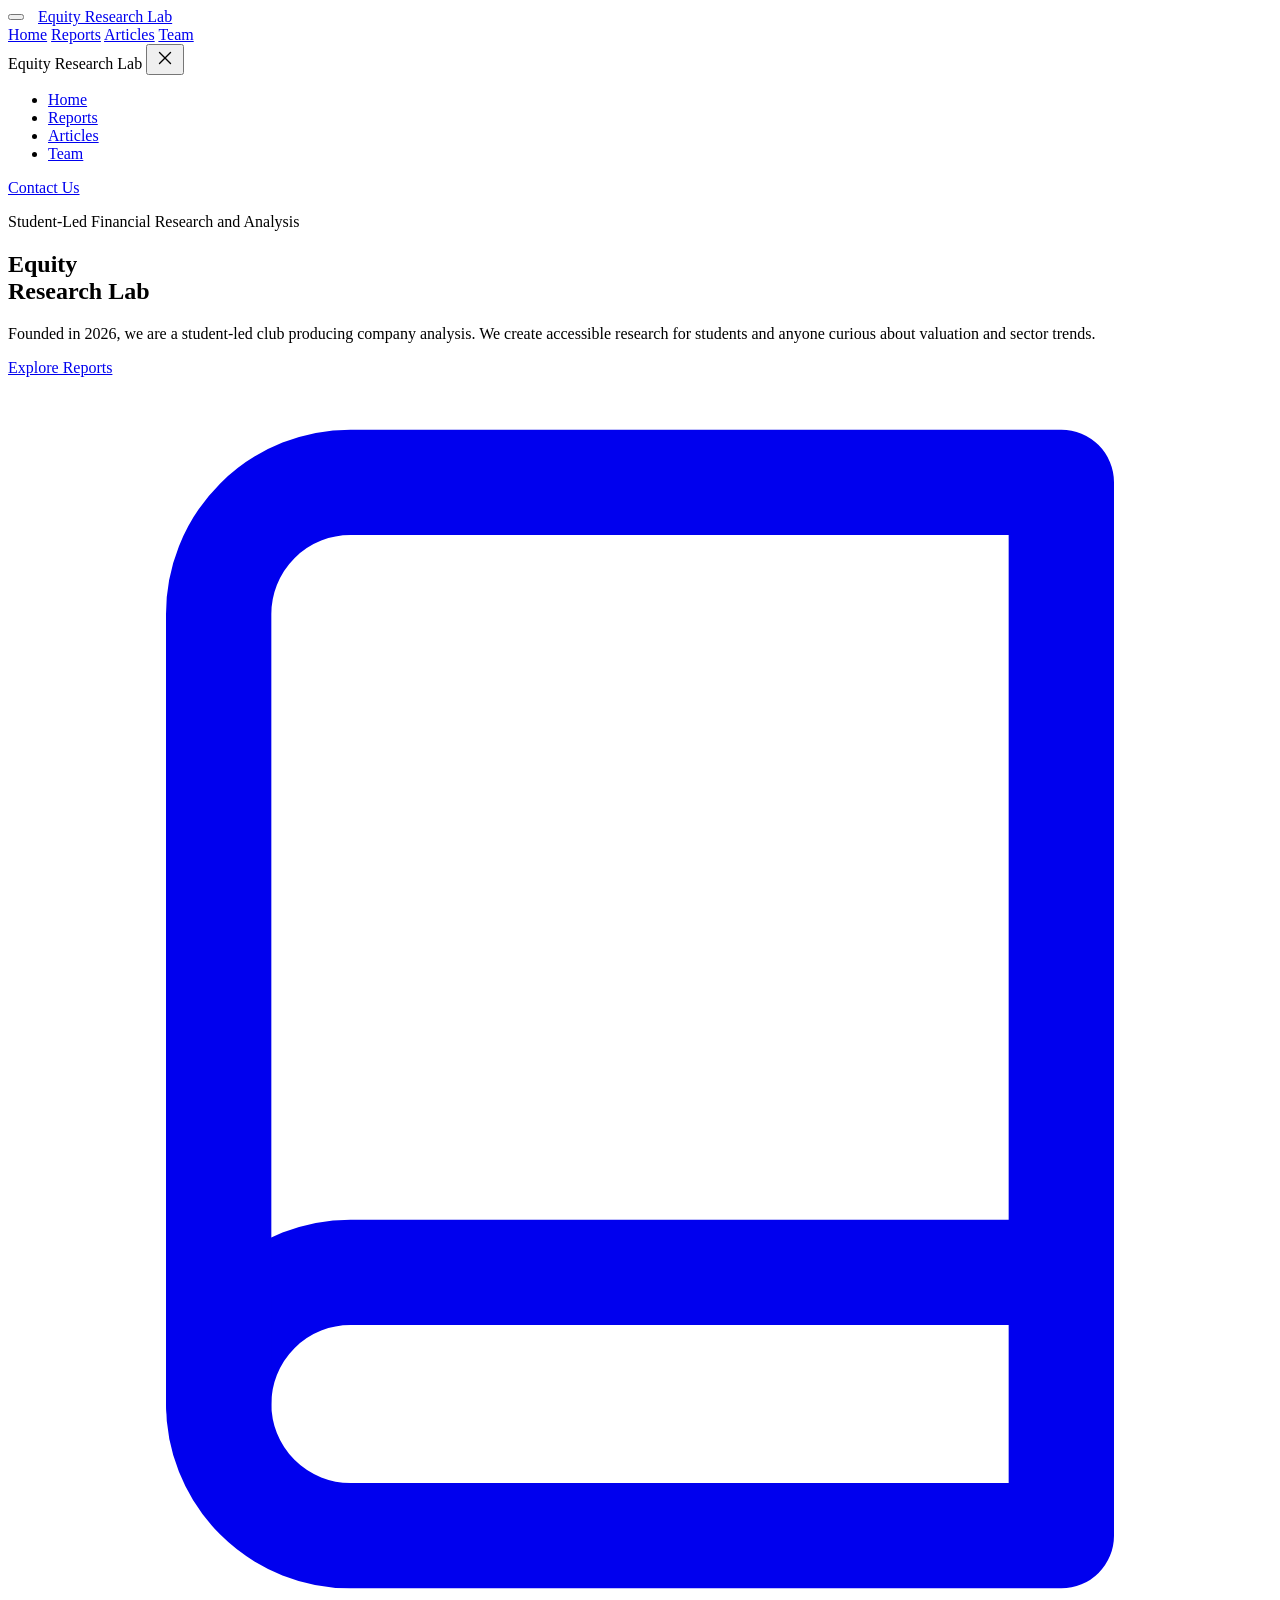
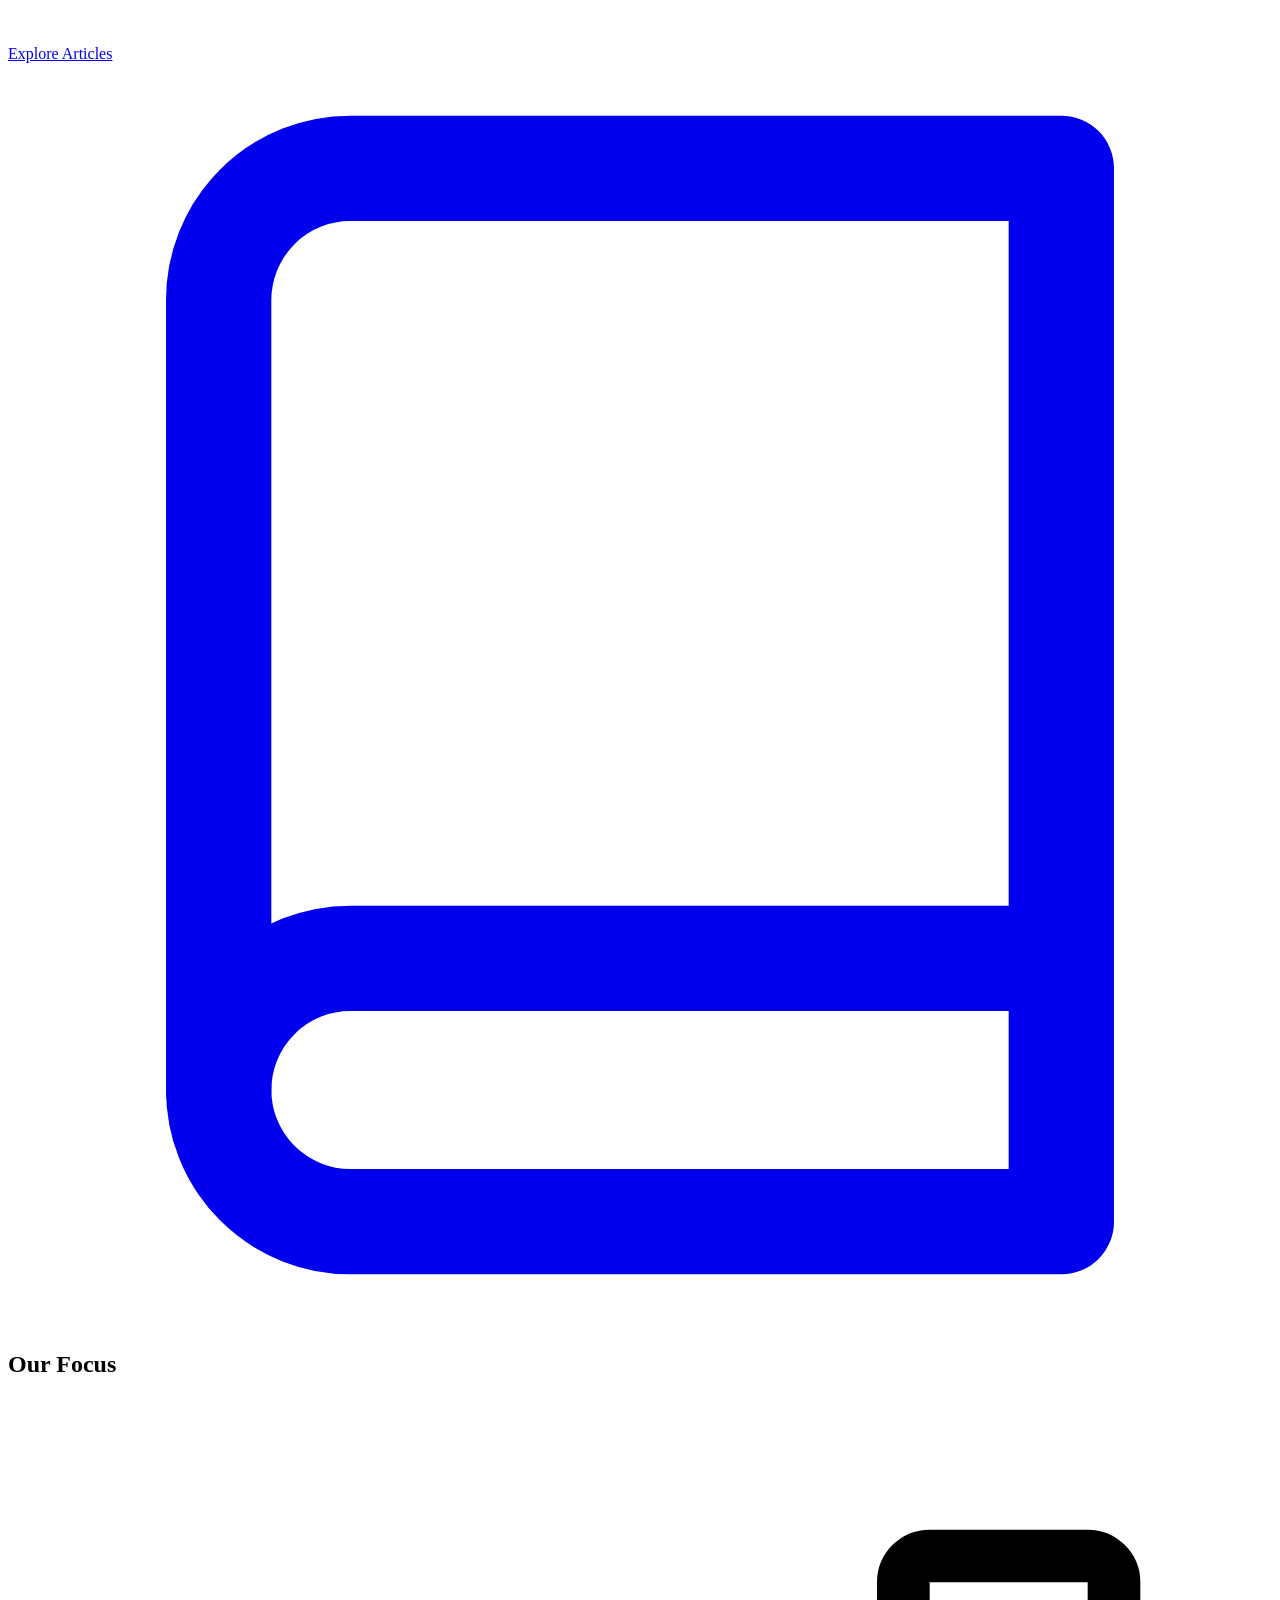
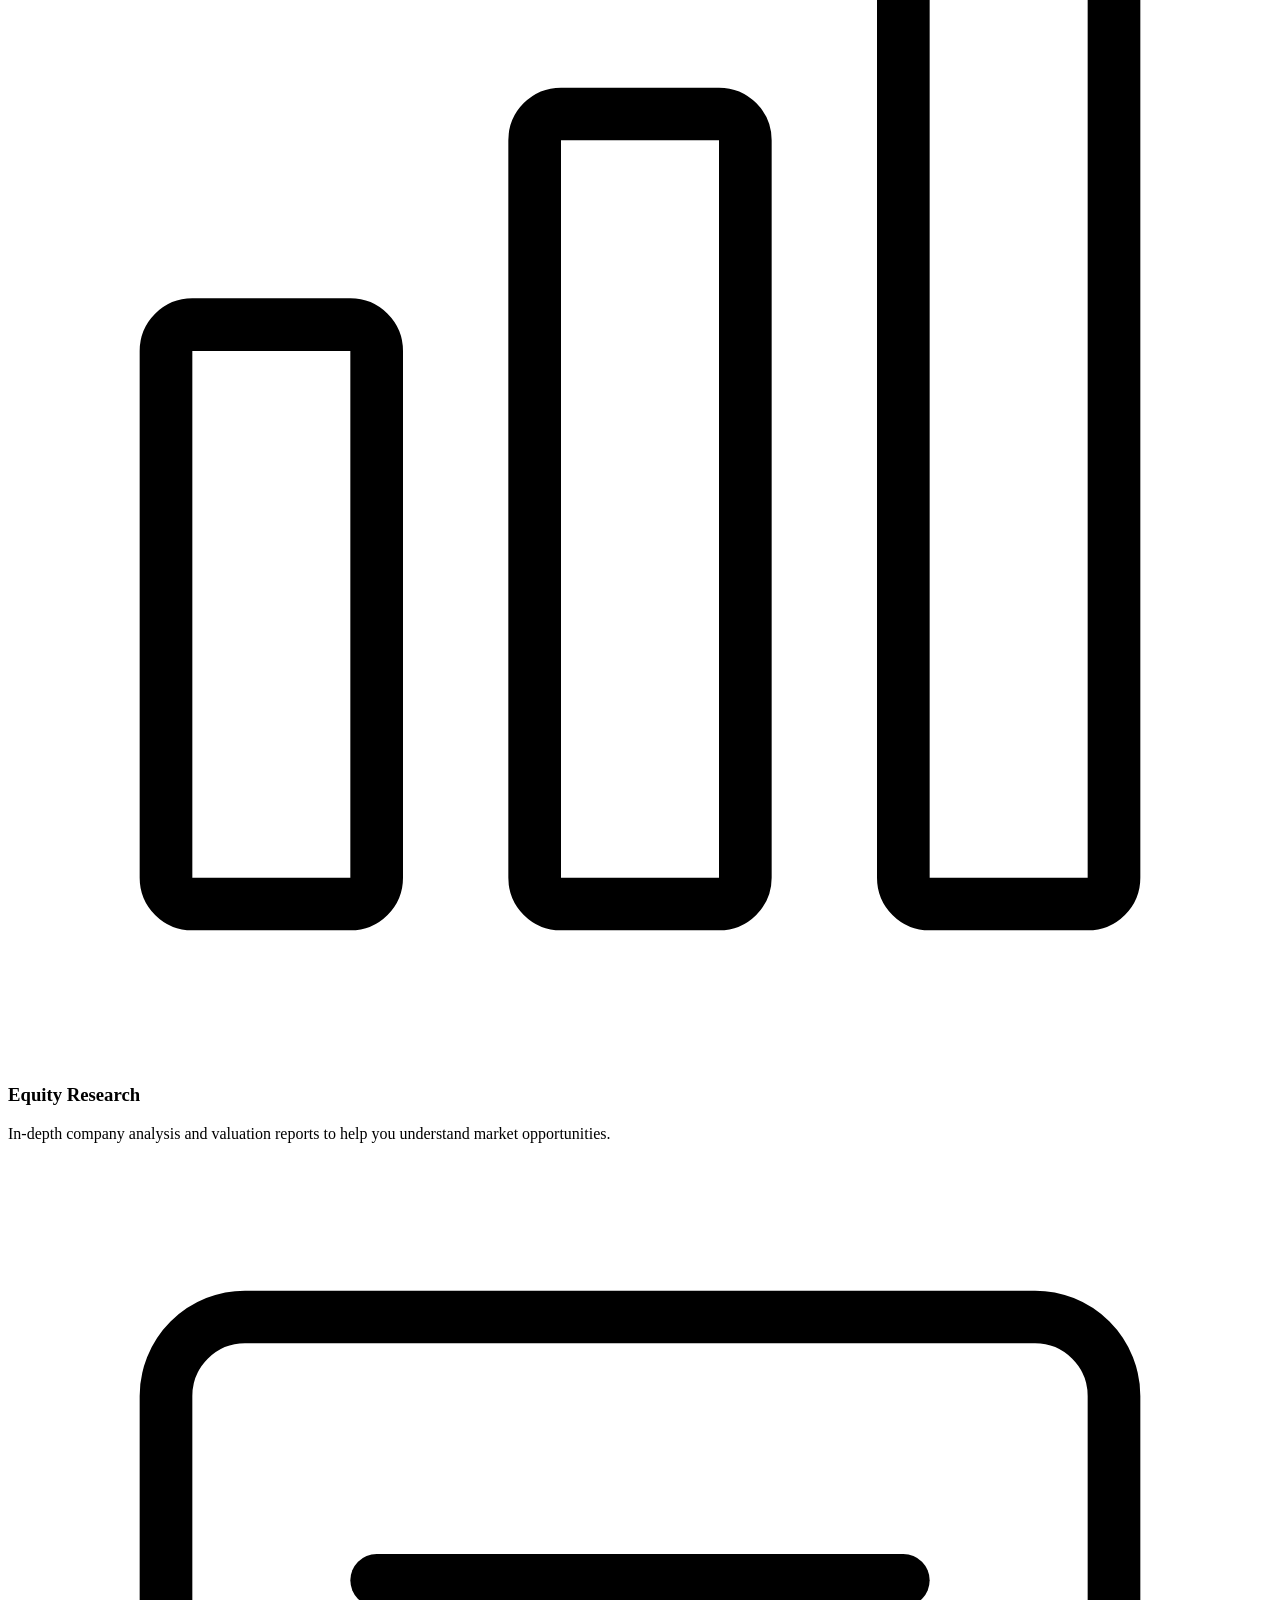
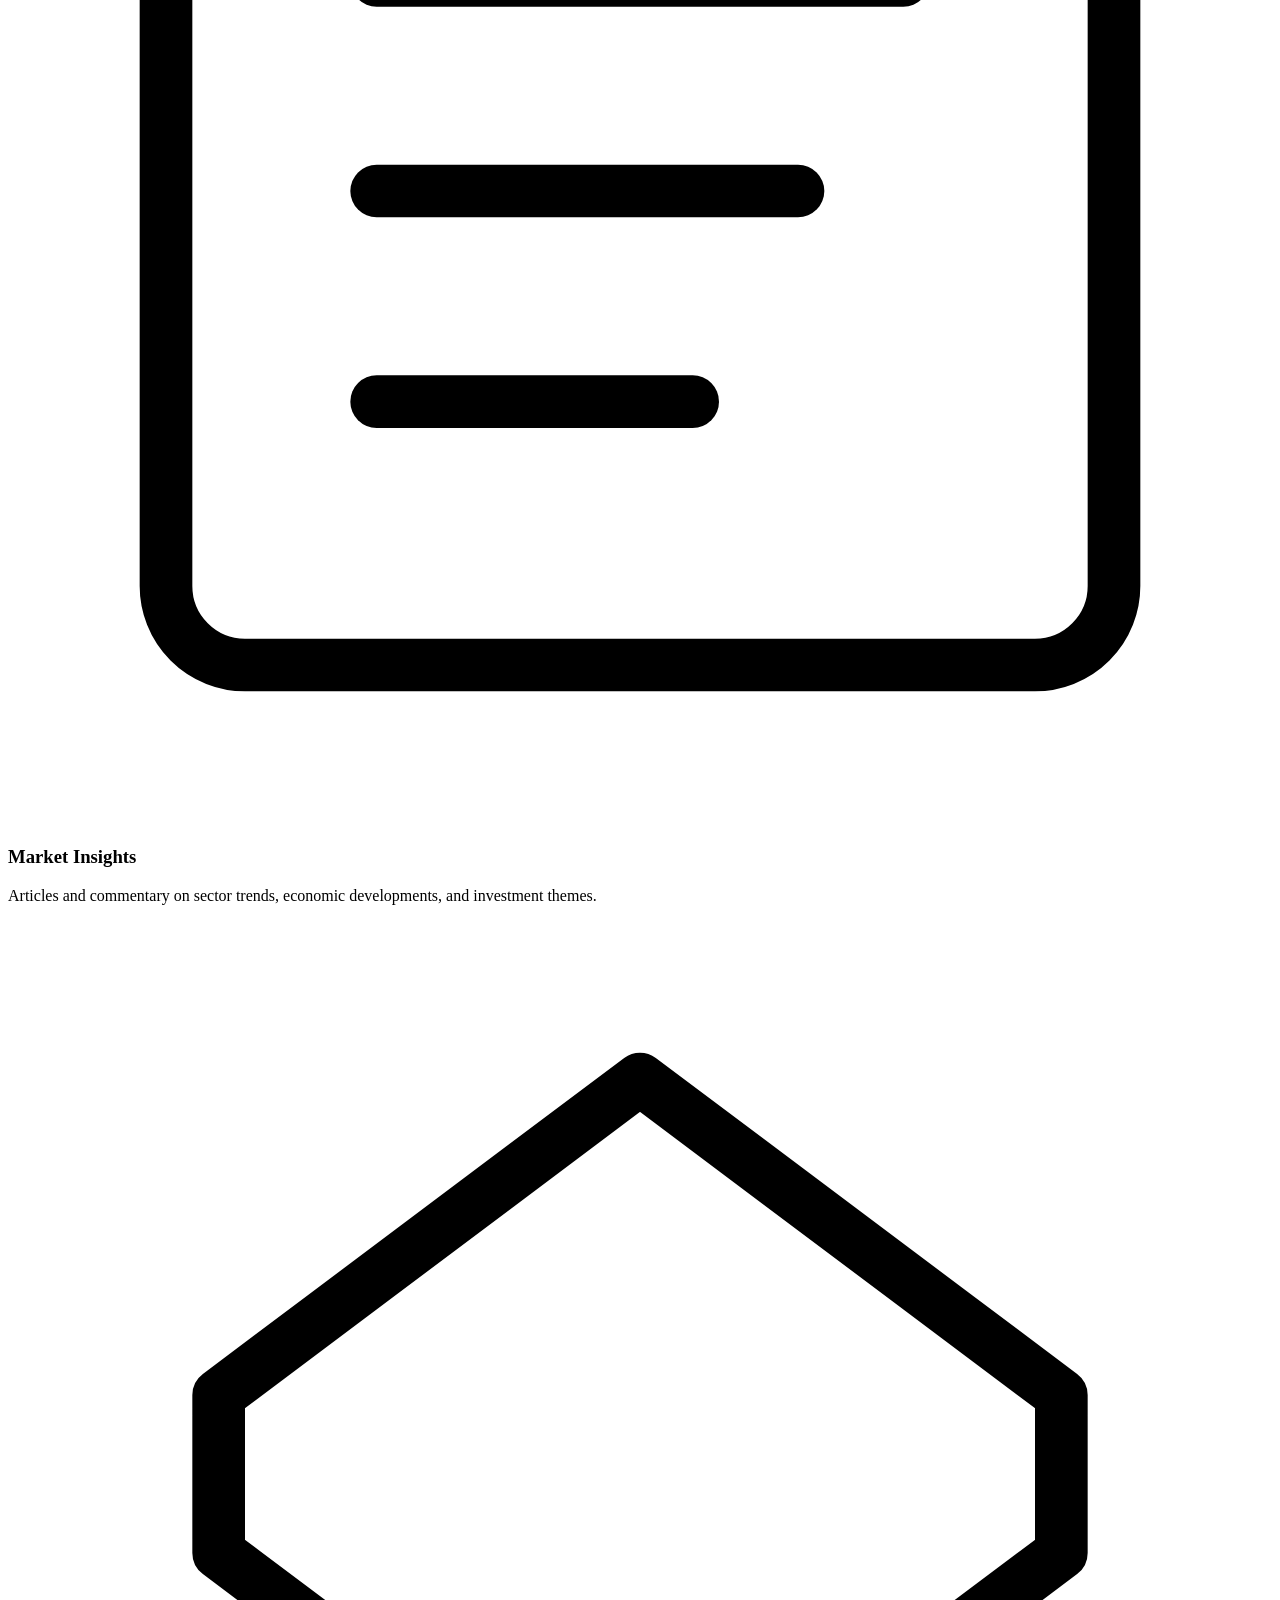
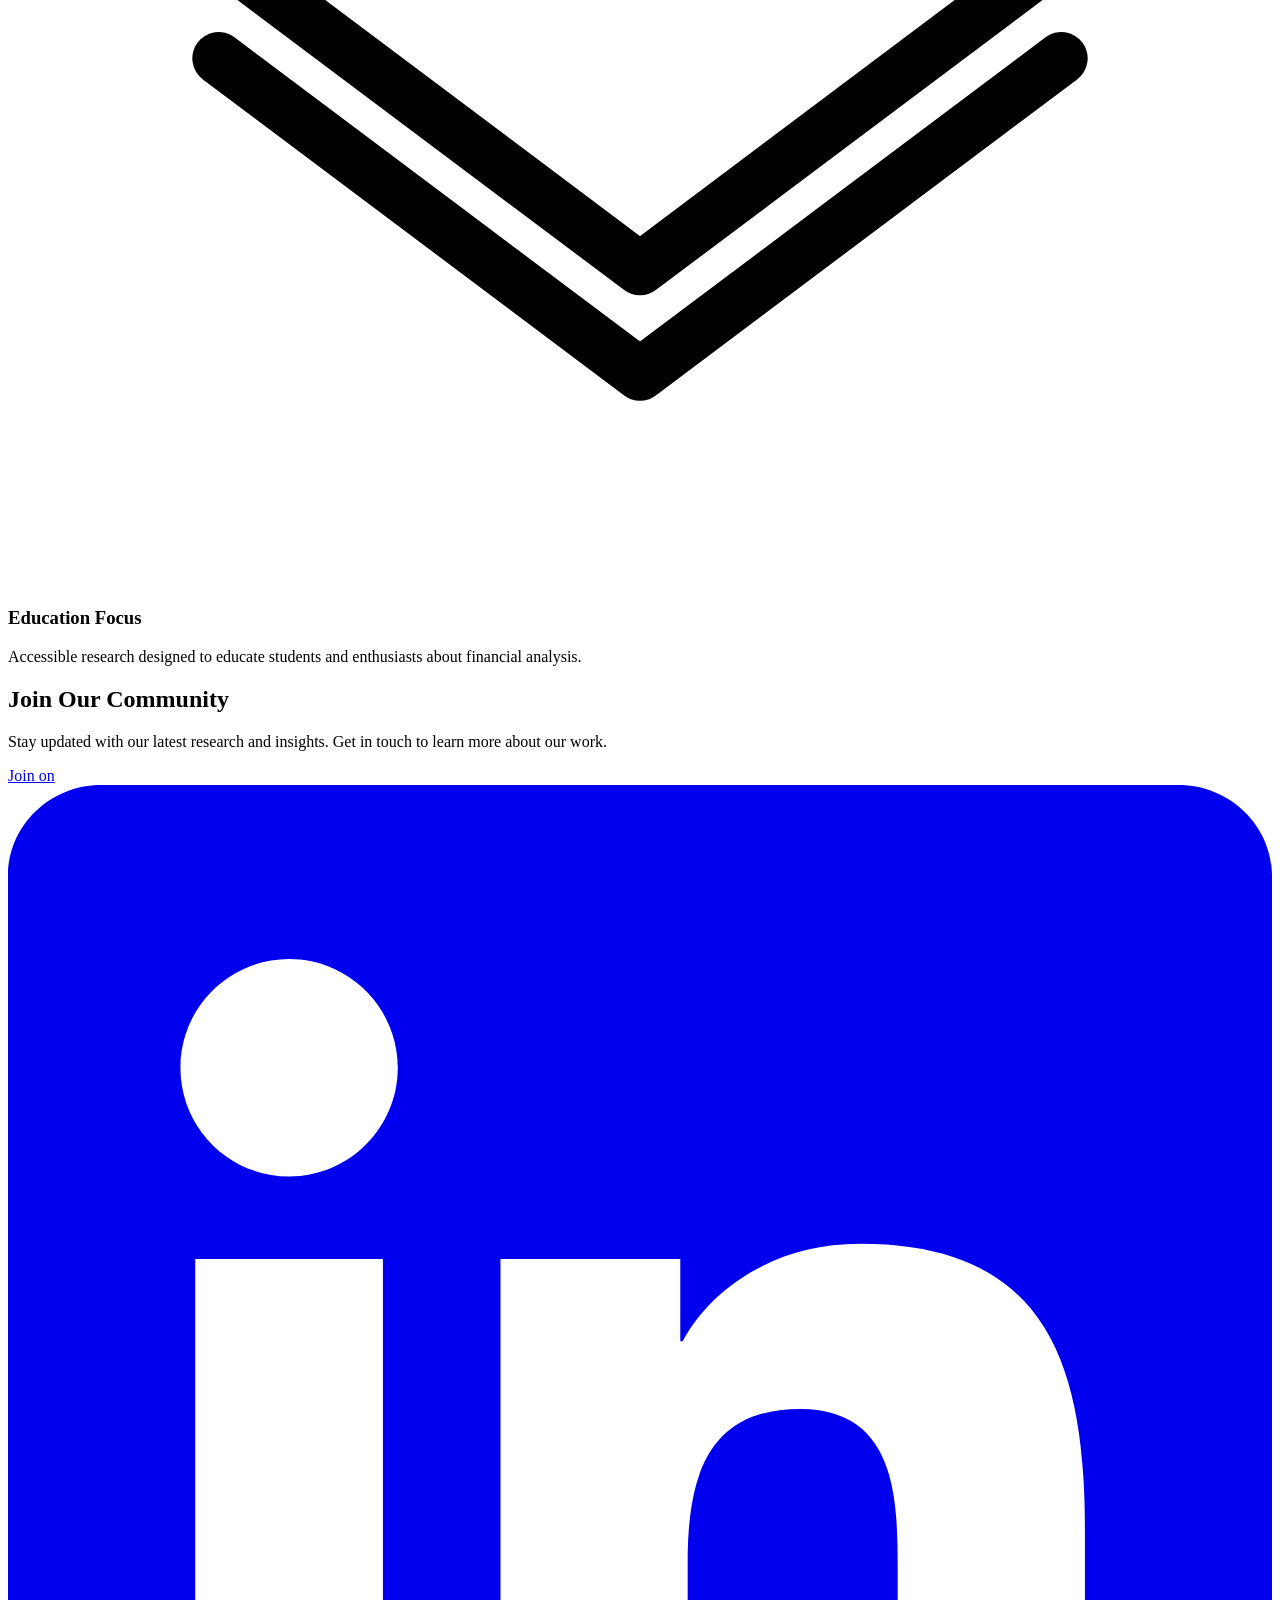
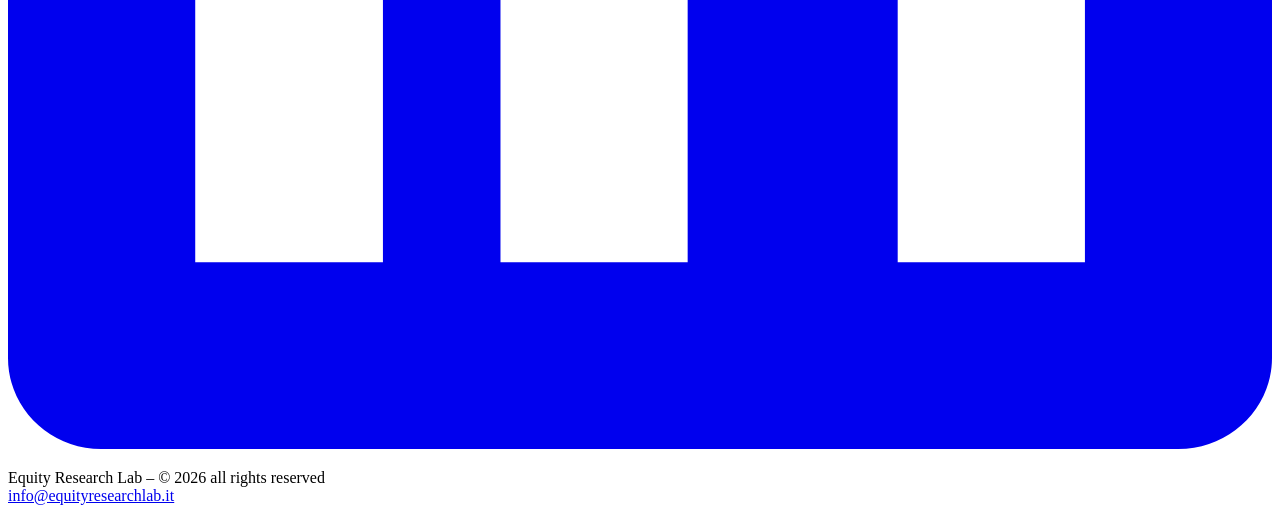
==== index.html @ d7467be9 "Create index.html" ====
<!DOCTYPE html>
<html lang="en">
<head>
  <meta charset="UTF-8">
  <meta name="viewport" content="width=device-width, initial-scale=1.0, viewport-fit=cover">
  <title>Equity Research Lab – A student-led club producing company analysis.</title>
  <meta name="description" content="Founded in 2026, we are a student-led club producing company analysis. We create accessible research for students and anyone curious about valuation and sector trends.">
  <link rel="preconnect" href="https://fonts.googleapis.com">
  <link rel="preconnect" href="https://fonts.gstatic.com" crossorigin>
  <link href="https://fonts.googleapis.com/css2?family=Playfair+Display:ital,wght@0,400;0,600;0,700;1,400;1,600;1,700&display=swap" rel="stylesheet">
  <link rel="stylesheet" href="assets/css/style.css">
</head>
<body>

  <header class="erl-header">
    <div class="erl-header__inner">
      <div style="display:flex;align-items:center;gap:14px;">
        <button class="erl-hamburger" id="erlMenuToggle" aria-label="Open navigation menu" aria-expanded="false" aria-controls="erlPanel">
          <span class="erl-hamburger__line"></span>
          <span class="erl-hamburger__line"></span>
          <span class="erl-hamburger__line"></span>
        </button>
        <a href="index.html" class="erl-header__brand">Equity Research Lab</a>
      </div>
      <nav class="erl-header__nav">
        <a href="index.html" class="is-active">Home</a>
        <a href="reports.html">Reports</a>
        <a href="articles.html">Articles</a>
        <a href="team.html">Team</a>
      </nav>
    </div>
  </header>

  <div class="erl-backdrop" id="erlBackdrop"></div>

  <nav class="erl-panel" id="erlPanel" role="navigation" aria-label="Main navigation" aria-hidden="true">
    <div class="erl-panel__header">
      <span class="erl-panel__logo">Equity Research Lab</span>
      <button class="erl-panel__close" id="erlMenuClose" aria-label="Close menu">
        <svg width="22" height="22" viewBox="0 0 24 24" fill="none" stroke="currentColor" stroke-width="1.5" stroke-linecap="round"><line x1="6" y1="6" x2="18" y2="18"/><line x1="18" y1="6" x2="6" y2="18"/></svg>
      </button>
    </div>
    <ul class="erl-panel__list">
      <li class="erl-panel__item"><a href="index.html" class="erl-panel__link">Home</a></li>
      <li class="erl-panel__item"><a href="reports.html" class="erl-panel__link">Reports</a></li>
      <li class="erl-panel__item"><a href="articles.html" class="erl-panel__link">Articles</a></li>
      <li class="erl-panel__item"><a href="team.html" class="erl-panel__link">Team</a></li>
    </ul>
    <div class="erl-panel__footer">
      <a href="team.html" class="erl-panel__cta">Contact Us</a>
    </div>
  </nav>

  <section class="erl-hero">
    <div class="erl-hero__content">
      <p class="erl-hero__subtitle">Student-Led Financial Research and Analysis</p>
      <h1 class="erl-hero__title">Equity<br>Research Lab</h1>
      <p class="erl-hero__desc">Founded in 2026, we are a student-led club producing company analysis. We create accessible research for students and anyone curious about valuation and sector trends.</p>
      <div class="erl-hero__actions">
        <a href="reports.html" class="erl-btn erl-btn--primary">Explore Reports <svg class="erl-btn__icon" viewBox="0 0 24 24" fill="none" stroke="currentColor" stroke-width="2" stroke-linecap="round" stroke-linejoin="round"><path d="M4 19.5A2.5 2.5 0 0 1 6.5 17H20"/><path d="M6.5 2H20v20H6.5A2.5 2.5 0 0 1 4 19.5v-15A2.5 2.5 0 0 1 6.5 2z"/></svg></a>
        <a href="articles.html" class="erl-btn erl-btn--primary">Explore Articles <svg class="erl-btn__icon" viewBox="0 0 24 24" fill="none" stroke="currentColor" stroke-width="2" stroke-linecap="round" stroke-linejoin="round"><path d="M4 19.5A2.5 2.5 0 0 1 6.5 17H20"/><path d="M6.5 2H20v20H6.5A2.5 2.5 0 0 1 4 19.5v-15A2.5 2.5 0 0 1 6.5 2z"/></svg></a>
      </div>
    </div>
  </section>

  <section class="erl-section">
    <div class="erl-container">
      <h2 class="erl-section__title erl-reveal">Our Focus</h2>
      <div class="erl-focus-grid">
        <div class="erl-focus-card erl-reveal erl-reveal--delay-1">
          <svg class="erl-focus-card__icon" viewBox="0 0 48 48" fill="none" stroke="currentColor" stroke-width="2" stroke-linecap="round" stroke-linejoin="round"><rect x="6" y="20" width="8" height="22" rx="1"/><rect x="20" y="12" width="8" height="30" rx="1"/><rect x="34" y="6" width="8" height="36" rx="1"/></svg>
          <h3 class="erl-focus-card__title">Equity Research</h3>
          <p class="erl-focus-card__desc">In-depth company analysis and valuation reports to help you understand market opportunities.</p>
        </div>
        <div class="erl-focus-card erl-reveal erl-reveal--delay-2">
          <svg class="erl-focus-card__icon" viewBox="0 0 48 48" fill="none" stroke="currentColor" stroke-width="2" stroke-linecap="round" stroke-linejoin="round"><rect x="6" y="6" width="36" height="36" rx="3"/><line x1="14" y1="16" x2="34" y2="16"/><line x1="14" y1="24" x2="30" y2="24"/><line x1="14" y1="32" x2="26" y2="32"/></svg>
          <h3 class="erl-focus-card__title">Market Insights</h3>
          <p class="erl-focus-card__desc">Articles and commentary on sector trends, economic developments, and investment themes.</p>
        </div>
        <div class="erl-focus-card erl-reveal erl-reveal--delay-3">
          <svg class="erl-focus-card__icon" viewBox="0 0 48 48" fill="none" stroke="currentColor" stroke-width="2" stroke-linecap="round" stroke-linejoin="round"><path d="M24 6 L40 18 L40 24 L24 36 L8 24 L8 18 Z"/><path d="M8 28 L24 40 L40 28"/></svg>
          <h3 class="erl-focus-card__title">Education Focus</h3>
          <p class="erl-focus-card__desc">Accessible research designed to educate students and enthusiasts about financial analysis.</p>
        </div>
      </div>
    </div>
  </section>

  <section class="erl-cta-section">
    <div class="erl-cta-section__content erl-reveal">
      <h2 class="erl-cta-section__title">Join Our Community</h2>
      <p class="erl-cta-section__desc">Stay updated with our latest research and insights. Get in touch to learn more about our work.</p>
      <a href="https://www.linkedin.com/company/equity-research-lab" target="_blank" rel="noopener" class="erl-btn erl-btn--primary">Join on <svg class="erl-btn__icon" viewBox="0 0 24 24" fill="currentColor"><path d="M20.447 20.452h-3.554v-5.569c0-1.328-.027-3.037-1.852-3.037-1.853 0-2.136 1.445-2.136 2.939v5.667H9.351V9h3.414v1.561h.046c.477-.9 1.637-1.85 3.37-1.85 3.601 0 4.267 2.37 4.267 5.455v6.286zM5.337 7.433c-1.144 0-2.063-.926-2.063-2.065 0-1.138.92-2.063 2.063-2.063 1.14 0 2.064.925 2.064 2.063 0 1.139-.925 2.065-2.064 2.065zm1.782 13.019H3.555V9h3.564v11.452zM22.225 0H1.771C.792 0 0 .774 0 1.729v20.542C0 23.227.792 24 1.771 24h20.451C23.2 24 24 23.227 24 22.271V1.729C24 .774 23.2 0 22.222 0h.003z"/></svg></a>
    </div>
  </section>

  <footer class="erl-footer">
    <p class="erl-footer__copy">Equity Research Lab – &copy; 2026 all rights reserved<br><a href="mailto:info@equityresearchlab.it">info@equityresearchlab.it</a></p>
  </footer>

  <script src="assets/js/main.js"></script>
</body>
</html>
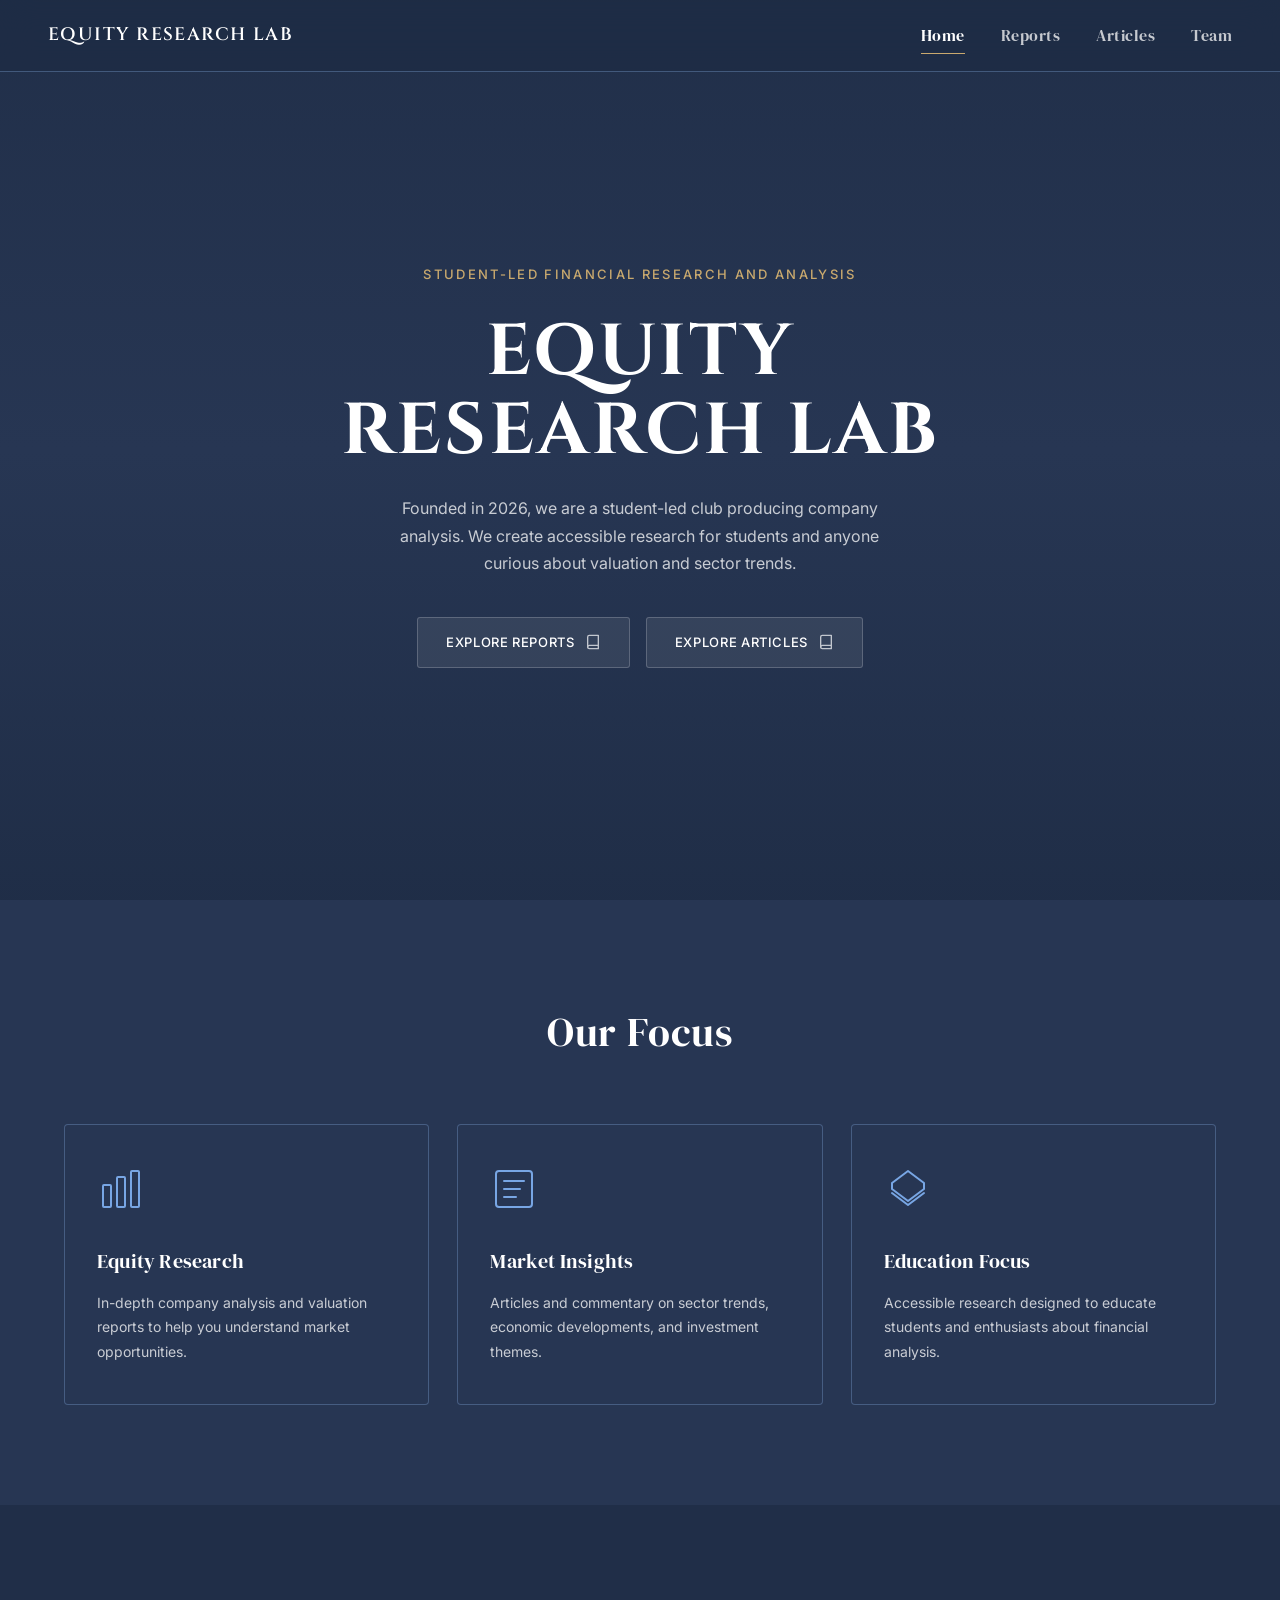
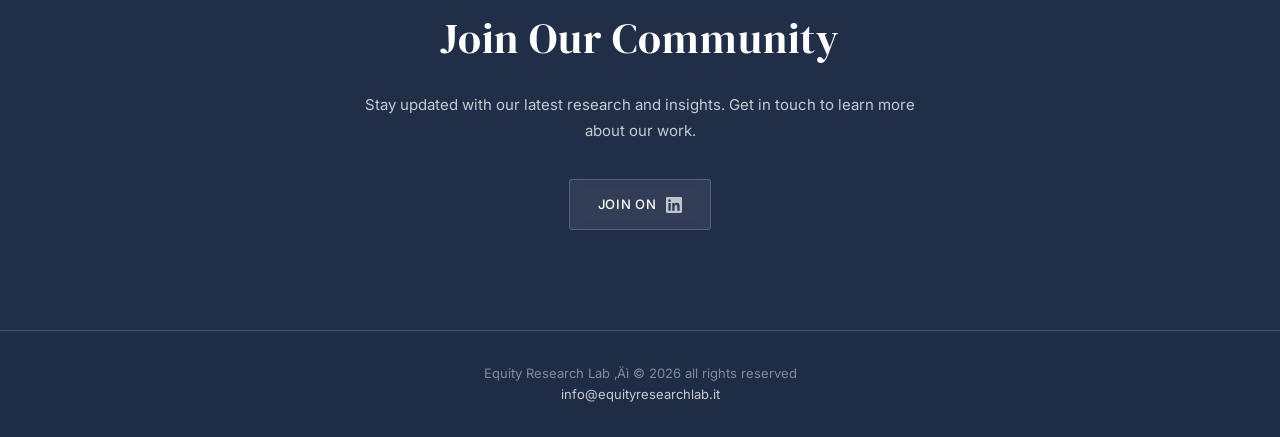
==== commit 324d8ff3: "Update index.html" ====
--- a/index.html
+++ b/index.html
@@ -3,15 +3,16 @@
 <head>
   <meta charset="UTF-8">
   <meta name="viewport" content="width=device-width, initial-scale=1.0, viewport-fit=cover">
-  <title>Equity Research Lab – A student-led club producing company analysis.</title>
+  <title>Equity Research Lab ‚Äì A student-led club producing company analysis.</title>
   <meta name="description" content="Founded in 2026, we are a student-led club producing company analysis. We create accessible research for students and anyone curious about valuation and sector trends.">
   <link rel="preconnect" href="https://fonts.googleapis.com">
   <link rel="preconnect" href="https://fonts.gstatic.com" crossorigin>
-  <link href="https://fonts.googleapis.com/css2?family=Playfair+Display:ital,wght@0,400;0,600;0,700;1,400;1,600;1,700&display=swap" rel="stylesheet">
+  <link href="https://fonts.googleapis.com/css2?family=Cinzel:wght@400;600;700&family=DM+Serif+Display&family=Inter:wght@300;400;500;600&display=swap" rel="stylesheet">
   <link rel="stylesheet" href="assets/css/style.css">
 </head>
 <body>
 
+  <!-- ‚ïê‚ïê‚ïê‚ïê HEADER ‚ïê‚ïê‚ïê‚ïê -->
   <header class="erl-header">
     <div class="erl-header__inner">
       <div style="display:flex;align-items:center;gap:14px;">
@@ -31,8 +32,10 @@
     </div>
   </header>
 
+  <!-- ‚ïê‚ïê‚ïê‚ïê MOBILE BACKDROP ‚ïê‚ïê‚ïê‚ïê -->
   <div class="erl-backdrop" id="erlBackdrop"></div>
 
+  <!-- ‚ïê‚ïê‚ïê‚ïê MOBILE PANEL ‚ïê‚ïê‚ïê‚ïê -->
   <nav class="erl-panel" id="erlPanel" role="navigation" aria-label="Main navigation" aria-hidden="true">
     <div class="erl-panel__header">
       <span class="erl-panel__logo">Equity Research Lab</span>
@@ -51,51 +54,77 @@
     </div>
   </nav>
 
+  <!-- ‚ïê‚ïê‚ïê‚ïê HERO ‚ïê‚ïê‚ïê‚ïê -->
   <section class="erl-hero">
     <div class="erl-hero__content">
       <p class="erl-hero__subtitle">Student-Led Financial Research and Analysis</p>
       <h1 class="erl-hero__title">Equity<br>Research Lab</h1>
       <p class="erl-hero__desc">Founded in 2026, we are a student-led club producing company analysis. We create accessible research for students and anyone curious about valuation and sector trends.</p>
       <div class="erl-hero__actions">
-        <a href="reports.html" class="erl-btn erl-btn--primary">Explore Reports <svg class="erl-btn__icon" viewBox="0 0 24 24" fill="none" stroke="currentColor" stroke-width="2" stroke-linecap="round" stroke-linejoin="round"><path d="M4 19.5A2.5 2.5 0 0 1 6.5 17H20"/><path d="M6.5 2H20v20H6.5A2.5 2.5 0 0 1 4 19.5v-15A2.5 2.5 0 0 1 6.5 2z"/></svg></a>
-        <a href="articles.html" class="erl-btn erl-btn--primary">Explore Articles <svg class="erl-btn__icon" viewBox="0 0 24 24" fill="none" stroke="currentColor" stroke-width="2" stroke-linecap="round" stroke-linejoin="round"><path d="M4 19.5A2.5 2.5 0 0 1 6.5 17H20"/><path d="M6.5 2H20v20H6.5A2.5 2.5 0 0 1 4 19.5v-15A2.5 2.5 0 0 1 6.5 2z"/></svg></a>
+        <a href="reports.html" class="erl-btn erl-btn--primary">
+          Explore Reports
+          <svg class="erl-btn__icon" viewBox="0 0 24 24" fill="none" stroke="currentColor" stroke-width="2" stroke-linecap="round" stroke-linejoin="round"><path d="M4 19.5A2.5 2.5 0 0 1 6.5 17H20"/><path d="M6.5 2H20v20H6.5A2.5 2.5 0 0 1 4 19.5v-15A2.5 2.5 0 0 1 6.5 2z"/></svg>
+        </a>
+        <a href="articles.html" class="erl-btn erl-btn--primary">
+          Explore Articles
+          <svg class="erl-btn__icon" viewBox="0 0 24 24" fill="none" stroke="currentColor" stroke-width="2" stroke-linecap="round" stroke-linejoin="round"><path d="M4 19.5A2.5 2.5 0 0 1 6.5 17H20"/><path d="M6.5 2H20v20H6.5A2.5 2.5 0 0 1 4 19.5v-15A2.5 2.5 0 0 1 6.5 2z"/></svg>
+        </a>
       </div>
     </div>
   </section>
 
+  <!-- ‚ïê‚ïê‚ïê‚ïê OUR FOCUS ‚ïê‚ïê‚ïê‚ïê -->
   <section class="erl-section">
     <div class="erl-container">
       <h2 class="erl-section__title erl-reveal">Our Focus</h2>
       <div class="erl-focus-grid">
+
         <div class="erl-focus-card erl-reveal erl-reveal--delay-1">
-          <svg class="erl-focus-card__icon" viewBox="0 0 48 48" fill="none" stroke="currentColor" stroke-width="2" stroke-linecap="round" stroke-linejoin="round"><rect x="6" y="20" width="8" height="22" rx="1"/><rect x="20" y="12" width="8" height="30" rx="1"/><rect x="34" y="6" width="8" height="36" rx="1"/></svg>
+          <svg class="erl-focus-card__icon" viewBox="0 0 48 48" fill="none" stroke="currentColor" stroke-width="2" stroke-linecap="round" stroke-linejoin="round">
+            <rect x="6" y="20" width="8" height="22" rx="1"/><rect x="20" y="12" width="8" height="30" rx="1"/><rect x="34" y="6" width="8" height="36" rx="1"/>
+          </svg>
           <h3 class="erl-focus-card__title">Equity Research</h3>
           <p class="erl-focus-card__desc">In-depth company analysis and valuation reports to help you understand market opportunities.</p>
         </div>
+
         <div class="erl-focus-card erl-reveal erl-reveal--delay-2">
-          <svg class="erl-focus-card__icon" viewBox="0 0 48 48" fill="none" stroke="currentColor" stroke-width="2" stroke-linecap="round" stroke-linejoin="round"><rect x="6" y="6" width="36" height="36" rx="3"/><line x1="14" y1="16" x2="34" y2="16"/><line x1="14" y1="24" x2="30" y2="24"/><line x1="14" y1="32" x2="26" y2="32"/></svg>
+          <svg class="erl-focus-card__icon" viewBox="0 0 48 48" fill="none" stroke="currentColor" stroke-width="2" stroke-linecap="round" stroke-linejoin="round">
+            <rect x="6" y="6" width="36" height="36" rx="3"/><line x1="14" y1="16" x2="34" y2="16"/><line x1="14" y1="24" x2="30" y2="24"/><line x1="14" y1="32" x2="26" y2="32"/>
+          </svg>
           <h3 class="erl-focus-card__title">Market Insights</h3>
           <p class="erl-focus-card__desc">Articles and commentary on sector trends, economic developments, and investment themes.</p>
         </div>
+
         <div class="erl-focus-card erl-reveal erl-reveal--delay-3">
-          <svg class="erl-focus-card__icon" viewBox="0 0 48 48" fill="none" stroke="currentColor" stroke-width="2" stroke-linecap="round" stroke-linejoin="round"><path d="M24 6 L40 18 L40 24 L24 36 L8 24 L8 18 Z"/><path d="M8 28 L24 40 L40 28"/></svg>
+          <svg class="erl-focus-card__icon" viewBox="0 0 48 48" fill="none" stroke="currentColor" stroke-width="2" stroke-linecap="round" stroke-linejoin="round">
+            <path d="M24 6 L40 18 L40 24 L24 36 L8 24 L8 18 Z"/><path d="M8 28 L24 40 L40 28"/>
+          </svg>
           <h3 class="erl-focus-card__title">Education Focus</h3>
           <p class="erl-focus-card__desc">Accessible research designed to educate students and enthusiasts about financial analysis.</p>
         </div>
+
       </div>
     </div>
   </section>
 
+  <!-- ‚ïê‚ïê‚ïê‚ïê COMMUNITY CTA ‚ïê‚ïê‚ïê‚ïê -->
   <section class="erl-cta-section">
     <div class="erl-cta-section__content erl-reveal">
       <h2 class="erl-cta-section__title">Join Our Community</h2>
       <p class="erl-cta-section__desc">Stay updated with our latest research and insights. Get in touch to learn more about our work.</p>
-      <a href="https://www.linkedin.com/company/equity-research-lab" target="_blank" rel="noopener" class="erl-btn erl-btn--primary">Join on <svg class="erl-btn__icon" viewBox="0 0 24 24" fill="currentColor"><path d="M20.447 20.452h-3.554v-5.569c0-1.328-.027-3.037-1.852-3.037-1.853 0-2.136 1.445-2.136 2.939v5.667H9.351V9h3.414v1.561h.046c.477-.9 1.637-1.85 3.37-1.85 3.601 0 4.267 2.37 4.267 5.455v6.286zM5.337 7.433c-1.144 0-2.063-.926-2.063-2.065 0-1.138.92-2.063 2.063-2.063 1.14 0 2.064.925 2.064 2.063 0 1.139-.925 2.065-2.064 2.065zm1.782 13.019H3.555V9h3.564v11.452zM22.225 0H1.771C.792 0 0 .774 0 1.729v20.542C0 23.227.792 24 1.771 24h20.451C23.2 24 24 23.227 24 22.271V1.729C24 .774 23.2 0 22.222 0h.003z"/></svg></a>
+      <a href="https://www.linkedin.com/company/equity-research-lab" target="_blank" rel="noopener" class="erl-btn erl-btn--primary">
+        Join on
+        <svg class="erl-btn__icon" viewBox="0 0 24 24" fill="currentColor"><path d="M20.447 20.452h-3.554v-5.569c0-1.328-.027-3.037-1.852-3.037-1.853 0-2.136 1.445-2.136 2.939v5.667H9.351V9h3.414v1.561h.046c.477-.9 1.637-1.85 3.37-1.85 3.601 0 4.267 2.37 4.267 5.455v6.286zM5.337 7.433c-1.144 0-2.063-.926-2.063-2.065 0-1.138.92-2.063 2.063-2.063 1.14 0 2.064.925 2.064 2.063 0 1.139-.925 2.065-2.064 2.065zm1.782 13.019H3.555V9h3.564v11.452zM22.225 0H1.771C.792 0 0 .774 0 1.729v20.542C0 23.227.792 24 1.771 24h20.451C23.2 24 24 23.227 24 22.271V1.729C24 .774 23.2 0 22.222 0h.003z"/></svg>
+      </a>
     </div>
   </section>
 
+  <!-- ‚ïê‚ïê‚ïê‚ïê FOOTER ‚ïê‚ïê‚ïê‚ïê -->
   <footer class="erl-footer">
-    <p class="erl-footer__copy">Equity Research Lab – &copy; 2026 all rights reserved<br><a href="mailto:info@equityresearchlab.it">info@equityresearchlab.it</a></p>
+    <p class="erl-footer__copy">
+      Equity Research Lab ‚Äì &copy; 2026 all rights reserved<br>
+      <a href="mailto:info@equityresearchlab.it">info@equityresearchlab.it</a>
+    </p>
   </footer>
 
   <script src="assets/js/main.js"></script>
--- a/assets/css/style.css
+++ b/assets/css/style.css
@@ -0,0 +1,762 @@
+/* ‚ïê‚ïê‚ïê‚ïê‚ïê‚ïê‚ïê‚ïê‚ïê‚ïê‚ïê‚ïê‚ïê‚ïê‚ïê‚ïê‚ïê‚ïê‚ïê‚ïê‚ïê‚ïê‚ïê‚ïê‚ïê‚ïê‚ïê‚ïê‚ïê‚ïê‚ïê‚ïê‚ïê‚ïê‚ïê‚ïê‚ïê‚ïê‚ïê‚ïê‚ïê‚ïê‚ïê‚ïê‚ïê‚ïê‚ïê‚ïê‚ïê‚ïê‚ïê‚ïê‚ïê‚ïê‚ïê‚ïê‚ïê‚ïê
+   EQUITY RESEARCH LAB ‚Äî Global Stylesheet
+   Premium financial research site
+   ‚ïê‚ïê‚ïê‚ïê‚ïê‚ïê‚ïê‚ïê‚ïê‚ïê‚ïê‚ïê‚ïê‚ïê‚ïê‚ïê‚ïê‚ïê‚ïê‚ïê‚ïê‚ïê‚ïê‚ïê‚ïê‚ïê‚ïê‚ïê‚ïê‚ïê‚ïê‚ïê‚ïê‚ïê‚ïê‚ïê‚ïê‚ïê‚ïê‚ïê‚ïê‚ïê‚ïê‚ïê‚ïê‚ïê‚ïê‚ïê‚ïê‚ïê‚ïê‚ïê‚ïê‚ïê‚ïê‚ïê‚ïê‚ïê */
+
+/* ‚îÄ‚îÄ CSS Variables ‚îÄ‚îÄ */
+:root {
+  --erl-navy:        #273653;
+  --erl-navy-deep:   #1e2c45;
+  --erl-navy-light:  #314768;
+  --erl-navy-card:   rgba(39, 54, 83, 0.85);
+  --erl-white:       #ffffff;
+  --erl-white-soft:  rgba(255, 255, 255, 0.75);
+  --erl-white-muted: rgba(255, 255, 255, 0.45);
+  --erl-white-ghost: rgba(255, 255, 255, 0.06);
+  --erl-gold:        #c9a96e;
+  --erl-gold-soft:   rgba(201, 169, 110, 0.25);
+  --erl-blue-accent: #78a6e4;
+  --erl-bg:          #273653;
+  --erl-border:      rgba(92, 122, 163, 0.59);
+
+  --erl-serif:  'Cinzel', Georgia, 'Times New Roman', serif;
+  --erl-display: 'DM Serif Display', Georgia, serif;
+  --erl-sans:   'Inter', -apple-system, BlinkMacSystemFont, 'Segoe UI', Roboto, Helvetica, Arial, sans-serif;
+
+  --erl-ease:        cubic-bezier(0.32, 0.72, 0, 1);
+  --erl-ease-out:    cubic-bezier(0.16, 1, 0.3, 1);
+  --erl-panel-width: 320px;
+
+  --erl-header-h:    72px;
+  --erl-max-w:       1200px;
+  --erl-gutter:      24px;
+}
+
+/* ‚îÄ‚îÄ Reset ‚îÄ‚îÄ */
+*, *::before, *::after { margin: 0; padding: 0; box-sizing: border-box; }
+html {
+  font-size: 16px;
+  -webkit-text-size-adjust: 100%;
+  scroll-behavior: smooth;
+}
+body {
+  font-family: var(--erl-sans);
+  background-color: var(--erl-bg);
+  color: var(--erl-white);
+  line-height: 1.6;
+  overflow-x: hidden;
+  -webkit-font-smoothing: antialiased;
+  -moz-osx-font-smoothing: grayscale;
+}
+img { max-width: 100%; height: auto; display: block; }
+a { color: inherit; text-decoration: none; }
+ul, ol { list-style: none; }
+button { font-family: inherit; cursor: pointer; }
+
+/* ‚îÄ‚îÄ Utility ‚îÄ‚îÄ */
+.erl-container {
+  width: 100%;
+  max-width: var(--erl-max-w);
+  margin: 0 auto;
+  padding: 0 var(--erl-gutter);
+}
+.erl-sr-only {
+  position: absolute; width: 1px; height: 1px;
+  padding: 0; margin: -1px; overflow: hidden;
+  clip: rect(0,0,0,0); white-space: nowrap; border: 0;
+}
+
+
+/* ‚ïê‚ïê‚ïê‚ïê‚ïê‚ïê‚ïê‚ïê‚ïê‚ïê‚ïê‚ïê‚ïê‚ïê‚ïê‚ïê‚ïê‚ïê‚ïê‚ïê‚ïê‚ïê‚ïê‚ïê‚ïê‚ïê‚ïê‚ïê‚ïê‚ïê‚ïê‚ïê‚ïê‚ïê‚ïê‚ïê‚ïê‚ïê‚ïê‚ïê‚ïê‚ïê‚ïê‚ïê‚ïê‚ïê‚ïê‚ïê‚ïê‚ïê‚ïê‚ïê‚ïê‚ïê‚ïê‚ïê‚ïê‚ïê
+   HEADER
+   ‚ïê‚ïê‚ïê‚ïê‚ïê‚ïê‚ïê‚ïê‚ïê‚ïê‚ïê‚ïê‚ïê‚ïê‚ïê‚ïê‚ïê‚ïê‚ïê‚ïê‚ïê‚ïê‚ïê‚ïê‚ïê‚ïê‚ïê‚ïê‚ïê‚ïê‚ïê‚ïê‚ïê‚ïê‚ïê‚ïê‚ïê‚ïê‚ïê‚ïê‚ïê‚ïê‚ïê‚ïê‚ïê‚ïê‚ïê‚ïê‚ïê‚ïê‚ïê‚ïê‚ïê‚ïê‚ïê‚ïê‚ïê‚ïê */
+.erl-header {
+  position: fixed;
+  top: 0; left: 0; right: 0;
+  z-index: 1000;
+  height: var(--erl-header-h);
+  display: flex;
+  align-items: center;
+  padding: 0 clamp(20px, 4vw, 48px);
+  background: rgba(30, 44, 69, 0.85);
+  backdrop-filter: blur(16px);
+  -webkit-backdrop-filter: blur(16px);
+  border-bottom: 1px solid var(--erl-border);
+  transition: background 0.3s ease;
+}
+.erl-header__inner {
+  display: flex;
+  align-items: center;
+  justify-content: space-between;
+  width: 100%;
+  max-width: 1400px;
+  margin: 0 auto;
+}
+.erl-header__brand {
+  font-family: var(--erl-serif);
+  font-size: clamp(14px, 2vw, 18px);
+  font-weight: 600;
+  letter-spacing: 0.08em;
+  text-transform: uppercase;
+  color: var(--erl-white);
+  white-space: nowrap;
+}
+
+/* Desktop Nav */
+.erl-header__nav {
+  display: flex;
+  align-items: center;
+  gap: 36px;
+}
+.erl-header__nav a {
+  position: relative;
+  font-family: var(--erl-display);
+  font-size: 16px;
+  font-weight: 400;
+  letter-spacing: 0.03em;
+  color: var(--erl-white-soft);
+  transition: color 0.3s ease;
+  padding: 4px 0;
+}
+.erl-header__nav a::after {
+  content: '';
+  position: absolute;
+  bottom: -2px; left: 0;
+  width: 0; height: 1px;
+  background: var(--erl-gold);
+  transition: width 0.35s var(--erl-ease);
+}
+.erl-header__nav a:hover,
+.erl-header__nav a.is-active {
+  color: var(--erl-white);
+}
+.erl-header__nav a:hover::after,
+.erl-header__nav a.is-active::after {
+  width: 100%;
+}
+
+@media (max-width: 1024px) {
+  .erl-header__nav { display: none; }
+}
+
+
+/* ‚ïê‚ïê‚ïê‚ïê‚ïê‚ïê‚ïê‚ïê‚ïê‚ïê‚ïê‚ïê‚ïê‚ïê‚ïê‚ïê‚ïê‚ïê‚ïê‚ïê‚ïê‚ïê‚ïê‚ïê‚ïê‚ïê‚ïê‚ïê‚ïê‚ïê‚ïê‚ïê‚ïê‚ïê‚ïê‚ïê‚ïê‚ïê‚ïê‚ïê‚ïê‚ïê‚ïê‚ïê‚ïê‚ïê‚ïê‚ïê‚ïê‚ïê‚ïê‚ïê‚ïê‚ïê‚ïê‚ïê‚ïê‚ïê
+   HAMBURGER
+   ‚ïê‚ïê‚ïê‚ïê‚ïê‚ïê‚ïê‚ïê‚ïê‚ïê‚ïê‚ïê‚ïê‚ïê‚ïê‚ïê‚ïê‚ïê‚ïê‚ïê‚ïê‚ïê‚ïê‚ïê‚ïê‚ïê‚ïê‚ïê‚ïê‚ïê‚ïê‚ïê‚ïê‚ïê‚ïê‚ïê‚ïê‚ïê‚ïê‚ïê‚ïê‚ïê‚ïê‚ïê‚ïê‚ïê‚ïê‚ïê‚ïê‚ïê‚ïê‚ïê‚ïê‚ïê‚ïê‚ïê‚ïê‚ïê */
+.erl-hamburger {
+  display: none;
+  flex-direction: column;
+  justify-content: center;
+  align-items: center;
+  gap: 5px;
+  width: 44px; height: 44px;
+  padding: 0;
+  background: none; border: none;
+  z-index: 10001;
+  position: relative;
+  -webkit-tap-highlight-color: transparent;
+}
+@media (max-width: 1024px) {
+  .erl-hamburger { display: flex; }
+}
+.erl-hamburger__line {
+  display: block;
+  width: 22px; height: 1.5px;
+  background: var(--erl-white);
+  border-radius: 1px;
+  transition: transform 0.4s var(--erl-ease), opacity 0.3s ease;
+  transform-origin: center;
+}
+.erl-hamburger.is-active .erl-hamburger__line:nth-child(1) {
+  transform: translateY(6.5px) rotate(45deg);
+}
+.erl-hamburger.is-active .erl-hamburger__line:nth-child(2) {
+  opacity: 0; transform: scaleX(0);
+}
+.erl-hamburger.is-active .erl-hamburger__line:nth-child(3) {
+  transform: translateY(-6.5px) rotate(-45deg);
+}
+
+
+/* ‚ïê‚ïê‚ïê‚ïê‚ïê‚ïê‚ïê‚ïê‚ïê‚ïê‚ïê‚ïê‚ïê‚ïê‚ïê‚ïê‚ïê‚ïê‚ïê‚ïê‚ïê‚ïê‚ïê‚ïê‚ïê‚ïê‚ïê‚ïê‚ïê‚ïê‚ïê‚ïê‚ïê‚ïê‚ïê‚ïê‚ïê‚ïê‚ïê‚ïê‚ïê‚ïê‚ïê‚ïê‚ïê‚ïê‚ïê‚ïê‚ïê‚ïê‚ïê‚ïê‚ïê‚ïê‚ïê‚ïê‚ïê‚ïê
+   MOBILE PANEL (slide from left)
+   ‚ïê‚ïê‚ïê‚ïê‚ïê‚ïê‚ïê‚ïê‚ïê‚ïê‚ïê‚ïê‚ïê‚ïê‚ïê‚ïê‚ïê‚ïê‚ïê‚ïê‚ïê‚ïê‚ïê‚ïê‚ïê‚ïê‚ïê‚ïê‚ïê‚ïê‚ïê‚ïê‚ïê‚ïê‚ïê‚ïê‚ïê‚ïê‚ïê‚ïê‚ïê‚ïê‚ïê‚ïê‚ïê‚ïê‚ïê‚ïê‚ïê‚ïê‚ïê‚ïê‚ïê‚ïê‚ïê‚ïê‚ïê‚ïê */
+.erl-backdrop {
+  position: fixed; inset: 0;
+  background: rgba(0, 0, 0, 0.55);
+  z-index: 9999;
+  opacity: 0; visibility: hidden;
+  transition: opacity 0.4s ease, visibility 0s linear 0.4s;
+  -webkit-tap-highlight-color: transparent;
+}
+.erl-backdrop.is-visible {
+  opacity: 1; visibility: visible;
+  transition: opacity 0.4s ease, visibility 0s linear 0s;
+}
+
+.erl-panel {
+  position: fixed; top: 0; left: 0;
+  width: var(--erl-panel-width);
+  max-width: 85vw;
+  height: 100%; height: 100dvh;
+  background: var(--erl-navy-deep);
+  z-index: 10000;
+  display: flex; flex-direction: column;
+  transform: translateX(-100%);
+  transition: transform 0.45s var(--erl-ease);
+  overflow-y: auto;
+  -webkit-overflow-scrolling: touch;
+  overscroll-behavior: contain;
+}
+.erl-panel.is-open { transform: translateX(0); }
+
+.erl-panel__header {
+  display: flex; justify-content: space-between; align-items: center;
+  padding: 20px 24px 16px;
+  flex-shrink: 0;
+  border-bottom: 1px solid var(--erl-border);
+}
+.erl-panel__logo {
+  font-family: var(--erl-serif);
+  font-size: 14px; font-weight: 600;
+  letter-spacing: 0.08em;
+  text-transform: uppercase;
+  color: var(--erl-white);
+}
+.erl-panel__close {
+  display: flex; align-items: center; justify-content: center;
+  width: 40px; height: 40px; padding: 0;
+  background: none; border: none;
+  color: var(--erl-white-muted);
+  transition: color 0.25s ease;
+  -webkit-tap-highlight-color: transparent;
+}
+.erl-panel__close:hover { color: var(--erl-white); }
+
+.erl-panel__list {
+  margin: 0; padding: 16px 0; flex: 1;
+}
+.erl-panel__item {
+  opacity: 0; transform: translateX(-20px);
+  transition: opacity 0.4s ease, transform 0.45s var(--erl-ease);
+}
+.erl-panel.is-open .erl-panel__item:nth-child(1) { opacity:1; transform:translateX(0); transition-delay:0.08s; }
+.erl-panel.is-open .erl-panel__item:nth-child(2) { opacity:1; transform:translateX(0); transition-delay:0.13s; }
+.erl-panel.is-open .erl-panel__item:nth-child(3) { opacity:1; transform:translateX(0); transition-delay:0.18s; }
+.erl-panel.is-open .erl-panel__item:nth-child(4) { opacity:1; transform:translateX(0); transition-delay:0.23s; }
+
+.erl-panel__link {
+  display: flex; align-items: center;
+  width: 100%; padding: 16px 24px;
+  font-family: var(--erl-display);
+  font-size: 22px; font-weight: 400;
+  letter-spacing: 0.01em;
+  color: var(--erl-white);
+  background: none; border: none;
+  text-align: left;
+  transition: background 0.2s ease, color 0.25s ease;
+  -webkit-tap-highlight-color: transparent;
+}
+.erl-panel__link:hover { background: rgba(255,255,255,0.04); color: var(--erl-gold); }
+
+.erl-panel__footer {
+  padding: 20px 24px 32px; flex-shrink: 0;
+  border-top: 1px solid var(--erl-border);
+}
+.erl-panel__cta {
+  display: block; text-align: center;
+  padding: 13px 24px;
+  font-size: 13px; font-weight: 500;
+  letter-spacing: 0.06em; text-transform: uppercase;
+  color: var(--erl-white);
+  border: 1px solid var(--erl-white-muted);
+  border-radius: 2px;
+  transition: border-color 0.3s ease, background 0.3s ease;
+}
+.erl-panel__cta:hover {
+  border-color: var(--erl-white);
+  background: rgba(255,255,255,0.06);
+}
+
+body.erl-menu-locked { overflow: hidden; position: fixed; width: 100%; }
+
+@media (min-width: 1025px) {
+  .erl-hamburger, .erl-panel, .erl-backdrop { display: none !important; }
+}
+@supports (padding-top: env(safe-area-inset-top)) {
+  .erl-panel__header { padding-top: calc(20px + env(safe-area-inset-top)); }
+  .erl-panel__footer { padding-bottom: calc(32px + env(safe-area-inset-bottom)); }
+}
+
+
+/* ‚ïê‚ïê‚ïê‚ïê‚ïê‚ïê‚ïê‚ïê‚ïê‚ïê‚ïê‚ïê‚ïê‚ïê‚ïê‚ïê‚ïê‚ïê‚ïê‚ïê‚ïê‚ïê‚ïê‚ïê‚ïê‚ïê‚ïê‚ïê‚ïê‚ïê‚ïê‚ïê‚ïê‚ïê‚ïê‚ïê‚ïê‚ïê‚ïê‚ïê‚ïê‚ïê‚ïê‚ïê‚ïê‚ïê‚ïê‚ïê‚ïê‚ïê‚ïê‚ïê‚ïê‚ïê‚ïê‚ïê‚ïê‚ïê
+   HERO ‚Äî Homepage
+   ‚ïê‚ïê‚ïê‚ïê‚ïê‚ïê‚ïê‚ïê‚ïê‚ïê‚ïê‚ïê‚ïê‚ïê‚ïê‚ïê‚ïê‚ïê‚ïê‚ïê‚ïê‚ïê‚ïê‚ïê‚ïê‚ïê‚ïê‚ïê‚ïê‚ïê‚ïê‚ïê‚ïê‚ïê‚ïê‚ïê‚ïê‚ïê‚ïê‚ïê‚ïê‚ïê‚ïê‚ïê‚ïê‚ïê‚ïê‚ïê‚ïê‚ïê‚ïê‚ïê‚ïê‚ïê‚ïê‚ïê‚ïê‚ïê */
+.erl-hero {
+  position: relative;
+  display: flex; flex-direction: column;
+  align-items: center; justify-content: center;
+  text-align: center;
+  min-height: 100vh;
+  padding: calc(var(--erl-header-h) + 40px) var(--erl-gutter) 80px;
+  background: url('https://equityresearchlab.it/wp-content/uploads/2026/02/sfondo.png') center/cover no-repeat;
+  overflow: hidden;
+}
+.erl-hero::before {
+  content: '';
+  position: absolute; inset: 0;
+  background: linear-gradient(
+    180deg,
+    rgba(30, 44, 69, 0.7) 0%,
+    rgba(39, 54, 83, 0.75) 50%,
+    rgba(30, 44, 69, 0.85) 100%
+  );
+  z-index: 1;
+}
+.erl-hero__content {
+  position: relative; z-index: 2;
+  max-width: 720px;
+}
+.erl-hero__subtitle {
+  font-size: clamp(10px, 1.5vw, 13px);
+  font-weight: 500;
+  letter-spacing: 0.18em;
+  text-transform: uppercase;
+  color: var(--erl-gold);
+  margin-bottom: 28px;
+  opacity: 0; transform: translateY(20px);
+  animation: erlFadeUp 0.8s 0.3s var(--erl-ease-out) forwards;
+}
+.erl-hero__title {
+  font-family: var(--erl-serif);
+  font-size: clamp(36px, 8vw, 72px);
+  font-weight: 700;
+  letter-spacing: 0.03em;
+  line-height: 1.1;
+  text-transform: uppercase;
+  margin-bottom: 24px;
+  opacity: 0; transform: translateY(20px);
+  animation: erlFadeUp 0.8s 0.5s var(--erl-ease-out) forwards;
+}
+.erl-hero__desc {
+  font-size: clamp(14px, 1.8vw, 16px);
+  line-height: 1.7;
+  color: var(--erl-white-soft);
+  max-width: 520px;
+  margin: 0 auto 40px;
+  opacity: 0; transform: translateY(20px);
+  animation: erlFadeUp 0.8s 0.7s var(--erl-ease-out) forwards;
+}
+.erl-hero__actions {
+  display: flex;
+  gap: 16px;
+  justify-content: center;
+  flex-wrap: wrap;
+  opacity: 0; transform: translateY(20px);
+  animation: erlFadeUp 0.8s 0.9s var(--erl-ease-out) forwards;
+}
+
+@keyframes erlFadeUp {
+  to { opacity: 1; transform: translateY(0); }
+}
+
+
+/* ‚ïê‚ïê‚ïê‚ïê‚ïê‚ïê‚ïê‚ïê‚ïê‚ïê‚ïê‚ïê‚ïê‚ïê‚ïê‚ïê‚ïê‚ïê‚ïê‚ïê‚ïê‚ïê‚ïê‚ïê‚ïê‚ïê‚ïê‚ïê‚ïê‚ïê‚ïê‚ïê‚ïê‚ïê‚ïê‚ïê‚ïê‚ïê‚ïê‚ïê‚ïê‚ïê‚ïê‚ïê‚ïê‚ïê‚ïê‚ïê‚ïê‚ïê‚ïê‚ïê‚ïê‚ïê‚ïê‚ïê‚ïê‚ïê
+   PAGE HERO ‚Äî Internal pages (Reports, Articles, Team)
+   ‚ïê‚ïê‚ïê‚ïê‚ïê‚ïê‚ïê‚ïê‚ïê‚ïê‚ïê‚ïê‚ïê‚ïê‚ïê‚ïê‚ïê‚ïê‚ïê‚ïê‚ïê‚ïê‚ïê‚ïê‚ïê‚ïê‚ïê‚ïê‚ïê‚ïê‚ïê‚ïê‚ïê‚ïê‚ïê‚ïê‚ïê‚ïê‚ïê‚ïê‚ïê‚ïê‚ïê‚ïê‚ïê‚ïê‚ïê‚ïê‚ïê‚ïê‚ïê‚ïê‚ïê‚ïê‚ïê‚ïê‚ïê‚ïê */
+.erl-page-hero {
+  position: relative;
+  display: flex; flex-direction: column;
+  align-items: center; justify-content: center;
+  text-align: center;
+  padding: calc(var(--erl-header-h) + 60px) var(--erl-gutter) 60px;
+  min-height: 400px;
+  background: url('https://equityresearchlab.it/wp-content/uploads/2026/02/sfondo.png') center/cover no-repeat;
+  overflow: hidden;
+}
+.erl-page-hero::before {
+  content: '';
+  position: absolute; inset: 0;
+  background: linear-gradient(
+    180deg,
+    rgba(30, 44, 69, 0.75) 0%,
+    rgba(39, 54, 83, 0.8) 100%
+  );
+  z-index: 1;
+}
+.erl-page-hero__content {
+  position: relative; z-index: 2;
+  max-width: 600px;
+}
+.erl-page-hero__label {
+  font-size: 12px; font-weight: 500;
+  letter-spacing: 0.18em;
+  text-transform: uppercase;
+  color: var(--erl-gold);
+  margin-bottom: 16px;
+}
+.erl-page-hero__title {
+  font-family: var(--erl-serif);
+  font-size: clamp(28px, 6vw, 48px);
+  font-weight: 700;
+  letter-spacing: 0.02em;
+  line-height: 1.15;
+}
+.erl-page-hero__desc {
+  font-size: 15px; line-height: 1.7;
+  color: var(--erl-white-soft);
+  margin-top: 16px;
+}
+.erl-page-hero--team {
+  background-image: url('https://images.unsplash.com/photo-1497366216548-37526070297c?w=1600&h=900&fit=crop');
+  background-position: center 40%;
+}
+
+
+/* ‚ïê‚ïê‚ïê‚ïê‚ïê‚ïê‚ïê‚ïê‚ïê‚ïê‚ïê‚ïê‚ïê‚ïê‚ïê‚ïê‚ïê‚ïê‚ïê‚ïê‚ïê‚ïê‚ïê‚ïê‚ïê‚ïê‚ïê‚ïê‚ïê‚ïê‚ïê‚ïê‚ïê‚ïê‚ïê‚ïê‚ïê‚ïê‚ïê‚ïê‚ïê‚ïê‚ïê‚ïê‚ïê‚ïê‚ïê‚ïê‚ïê‚ïê‚ïê‚ïê‚ïê‚ïê‚ïê‚ïê‚ïê‚ïê
+   BUTTONS
+   ‚ïê‚ïê‚ïê‚ïê‚ïê‚ïê‚ïê‚ïê‚ïê‚ïê‚ïê‚ïê‚ïê‚ïê‚ïê‚ïê‚ïê‚ïê‚ïê‚ïê‚ïê‚ïê‚ïê‚ïê‚ïê‚ïê‚ïê‚ïê‚ïê‚ïê‚ïê‚ïê‚ïê‚ïê‚ïê‚ïê‚ïê‚ïê‚ïê‚ïê‚ïê‚ïê‚ïê‚ïê‚ïê‚ïê‚ïê‚ïê‚ïê‚ïê‚ïê‚ïê‚ïê‚ïê‚ïê‚ïê‚ïê‚ïê */
+.erl-btn {
+  display: inline-flex;
+  align-items: center; gap: 10px;
+  padding: 14px 28px;
+  font-size: 13px; font-weight: 500;
+  letter-spacing: 0.05em;
+  text-transform: uppercase;
+  border-radius: 3px;
+  transition: all 0.3s ease;
+  white-space: nowrap;
+}
+.erl-btn--primary {
+  background: rgba(255, 255, 255, 0.08);
+  color: var(--erl-white);
+  border: 1px solid rgba(255, 255, 255, 0.2);
+  backdrop-filter: blur(4px);
+}
+.erl-btn--primary:hover {
+  background: rgba(255, 255, 255, 0.14);
+  border-color: rgba(255, 255, 255, 0.4);
+}
+.erl-btn--outline {
+  background: transparent;
+  color: var(--erl-white);
+  border: 1px solid var(--erl-white-muted);
+}
+.erl-btn--outline:hover {
+  border-color: var(--erl-white);
+  background: rgba(255, 255, 255, 0.04);
+}
+.erl-btn--gold {
+  background: transparent;
+  color: var(--erl-gold);
+  border: 1px solid var(--erl-gold);
+}
+.erl-btn--gold:hover {
+  background: var(--erl-gold-soft);
+}
+.erl-btn__icon {
+  width: 16px; height: 16px;
+  opacity: 0.7;
+}
+
+
+/* ‚ïê‚ïê‚ïê‚ïê‚ïê‚ïê‚ïê‚ïê‚ïê‚ïê‚ïê‚ïê‚ïê‚ïê‚ïê‚ïê‚ïê‚ïê‚ïê‚ïê‚ïê‚ïê‚ïê‚ïê‚ïê‚ïê‚ïê‚ïê‚ïê‚ïê‚ïê‚ïê‚ïê‚ïê‚ïê‚ïê‚ïê‚ïê‚ïê‚ïê‚ïê‚ïê‚ïê‚ïê‚ïê‚ïê‚ïê‚ïê‚ïê‚ïê‚ïê‚ïê‚ïê‚ïê‚ïê‚ïê‚ïê‚ïê
+   SECTION ‚Äî Our Focus
+   ‚ïê‚ïê‚ïê‚ïê‚ïê‚ïê‚ïê‚ïê‚ïê‚ïê‚ïê‚ïê‚ïê‚ïê‚ïê‚ïê‚ïê‚ïê‚ïê‚ïê‚ïê‚ïê‚ïê‚ïê‚ïê‚ïê‚ïê‚ïê‚ïê‚ïê‚ïê‚ïê‚ïê‚ïê‚ïê‚ïê‚ïê‚ïê‚ïê‚ïê‚ïê‚ïê‚ïê‚ïê‚ïê‚ïê‚ïê‚ïê‚ïê‚ïê‚ïê‚ïê‚ïê‚ïê‚ïê‚ïê‚ïê‚ïê */
+.erl-section {
+  padding: 100px 0;
+}
+.erl-section__title {
+  font-family: var(--erl-display);
+  font-size: clamp(26px, 4vw, 40px);
+  font-weight: 400;
+  text-align: center;
+  margin-bottom: 60px;
+  letter-spacing: 0.02em;
+}
+
+/* Focus Cards */
+.erl-focus-grid {
+  display: grid;
+  grid-template-columns: repeat(auto-fit, minmax(280px, 1fr));
+  gap: 28px;
+}
+.erl-focus-card {
+  position: relative;
+  padding: 40px 32px;
+  background: var(--erl-navy);
+  border: 1px solid var(--erl-border);
+  border-radius: 4px;
+  transition: border-color 0.35s ease, transform 0.35s var(--erl-ease);
+}
+.erl-focus-card:hover {
+  border-color: rgba(255, 255, 255, 0.15);
+  transform: translateY(-4px);
+}
+.erl-focus-card__icon {
+  width: 48px; height: 48px;
+  margin-bottom: 24px;
+  color: var(--erl-blue-accent);
+}
+.erl-focus-card__title {
+  font-family: var(--erl-display);
+  font-size: 20px; font-weight: 400;
+  margin-bottom: 14px;
+  letter-spacing: 0.01em;
+}
+.erl-focus-card__desc {
+  font-size: 14px; line-height: 1.75;
+  color: var(--erl-white-soft);
+}
+
+
+/* ‚ïê‚ïê‚ïê‚ïê‚ïê‚ïê‚ïê‚ïê‚ïê‚ïê‚ïê‚ïê‚ïê‚ïê‚ïê‚ïê‚ïê‚ïê‚ïê‚ïê‚ïê‚ïê‚ïê‚ïê‚ïê‚ïê‚ïê‚ïê‚ïê‚ïê‚ïê‚ïê‚ïê‚ïê‚ïê‚ïê‚ïê‚ïê‚ïê‚ïê‚ïê‚ïê‚ïê‚ïê‚ïê‚ïê‚ïê‚ïê‚ïê‚ïê‚ïê‚ïê‚ïê‚ïê‚ïê‚ïê‚ïê‚ïê
+   COMMUNITY CTA SECTION
+   ‚ïê‚ïê‚ïê‚ïê‚ïê‚ïê‚ïê‚ïê‚ïê‚ïê‚ïê‚ïê‚ïê‚ïê‚ïê‚ïê‚ïê‚ïê‚ïê‚ïê‚ïê‚ïê‚ïê‚ïê‚ïê‚ïê‚ïê‚ïê‚ïê‚ïê‚ïê‚ïê‚ïê‚ïê‚ïê‚ïê‚ïê‚ïê‚ïê‚ïê‚ïê‚ïê‚ïê‚ïê‚ïê‚ïê‚ïê‚ïê‚ïê‚ïê‚ïê‚ïê‚ïê‚ïê‚ïê‚ïê‚ïê‚ïê */
+.erl-cta-section {
+  position: relative;
+  padding: 100px var(--erl-gutter);
+  text-align: center;
+  background: url('https://equityresearchlab.it/wp-content/uploads/2026/02/sfondo.png') center/cover no-repeat;
+  overflow: hidden;
+}
+.erl-cta-section::before {
+  content: '';
+  position: absolute; inset: 0;
+  background: rgba(30, 44, 69, 0.8);
+  z-index: 1;
+}
+.erl-cta-section__content {
+  position: relative; z-index: 2;
+  max-width: 560px;
+  margin: 0 auto;
+}
+.erl-cta-section__title {
+  font-family: var(--erl-display);
+  font-size: clamp(26px, 5vw, 42px);
+  font-weight: 400;
+  font-style: normal;
+  margin-bottom: 20px;
+  letter-spacing: 0.02em;
+}
+.erl-cta-section__desc {
+  font-size: 15px; line-height: 1.7;
+  color: var(--erl-white-soft);
+  margin-bottom: 36px;
+}
+
+
+/* ‚ïê‚ïê‚ïê‚ïê‚ïê‚ïê‚ïê‚ïê‚ïê‚ïê‚ïê‚ïê‚ïê‚ïê‚ïê‚ïê‚ïê‚ïê‚ïê‚ïê‚ïê‚ïê‚ïê‚ïê‚ïê‚ïê‚ïê‚ïê‚ïê‚ïê‚ïê‚ïê‚ïê‚ïê‚ïê‚ïê‚ïê‚ïê‚ïê‚ïê‚ïê‚ïê‚ïê‚ïê‚ïê‚ïê‚ïê‚ïê‚ïê‚ïê‚ïê‚ïê‚ïê‚ïê‚ïê‚ïê‚ïê‚ïê
+   POST ARCHIVE (Reports / Articles)
+   ‚ïê‚ïê‚ïê‚ïê‚ïê‚ïê‚ïê‚ïê‚ïê‚ïê‚ïê‚ïê‚ïê‚ïê‚ïê‚ïê‚ïê‚ïê‚ïê‚ïê‚ïê‚ïê‚ïê‚ïê‚ïê‚ïê‚ïê‚ïê‚ïê‚ïê‚ïê‚ïê‚ïê‚ïê‚ïê‚ïê‚ïê‚ïê‚ïê‚ïê‚ïê‚ïê‚ïê‚ïê‚ïê‚ïê‚ïê‚ïê‚ïê‚ïê‚ïê‚ïê‚ïê‚ïê‚ïê‚ïê‚ïê‚ïê */
+.erl-archive {
+  padding: 80px 0 100px;
+}
+.erl-post-grid {
+  display: grid;
+  grid-template-columns: 1fr;
+  gap: 32px;
+}
+.erl-post-card {
+  display: grid;
+  grid-template-columns: 300px 1fr;
+  gap: 0;
+  background: var(--erl-navy);
+  border: 1px solid var(--erl-border);
+  border-radius: 4px;
+  overflow: hidden;
+  transition: border-color 0.35s ease, transform 0.35s var(--erl-ease);
+}
+.erl-post-card:hover {
+  border-color: rgba(255, 255, 255, 0.15);
+  transform: translateY(-3px);
+}
+.erl-post-card__img {
+  width: 100%; height: 100%;
+  object-fit: cover;
+  min-height: 220px;
+}
+.erl-post-card__body {
+  padding: 32px;
+  display: flex; flex-direction: column;
+  justify-content: center;
+}
+.erl-post-card__title {
+  font-family: var(--erl-display);
+  font-size: clamp(18px, 2.5vw, 24px);
+  font-weight: 600;
+  color: var(--erl-blue-accent);
+  margin-bottom: 8px;
+  line-height: 1.3;
+  transition: color 0.25s ease;
+}
+.erl-post-card:hover .erl-post-card__title {
+  color: var(--erl-white);
+}
+.erl-post-card__date {
+  font-size: 13px;
+  color: var(--erl-white-muted);
+  margin-bottom: 16px;
+}
+.erl-post-card__excerpt {
+  font-size: 14px; line-height: 1.7;
+  color: var(--erl-white-soft);
+  margin-bottom: 20px;
+  display: -webkit-box;
+  -webkit-line-clamp: 4;
+  -webkit-box-orient: vertical;
+  overflow: hidden;
+}
+.erl-post-card__read {
+  font-size: 13px;
+  font-weight: 500;
+  letter-spacing: 0.03em;
+  color: var(--erl-blue-accent);
+  transition: color 0.25s ease;
+}
+.erl-post-card__read:hover { color: var(--erl-gold); }
+
+@media (max-width: 768px) {
+  .erl-post-card {
+    grid-template-columns: 1fr;
+  }
+  .erl-post-card__img {
+    min-height: 200px;
+    max-height: 240px;
+  }
+  .erl-post-card__body {
+    padding: 24px;
+  }
+}
+
+
+/* ‚ïê‚ïê‚ïê‚ïê‚ïê‚ïê‚ïê‚ïê‚ïê‚ïê‚ïê‚ïê‚ïê‚ïê‚ïê‚ïê‚ïê‚ïê‚ïê‚ïê‚ïê‚ïê‚ïê‚ïê‚ïê‚ïê‚ïê‚ïê‚ïê‚ïê‚ïê‚ïê‚ïê‚ïê‚ïê‚ïê‚ïê‚ïê‚ïê‚ïê‚ïê‚ïê‚ïê‚ïê‚ïê‚ïê‚ïê‚ïê‚ïê‚ïê‚ïê‚ïê‚ïê‚ïê‚ïê‚ïê‚ïê‚ïê
+   TEAM SECTION
+   ‚ïê‚ïê‚ïê‚ïê‚ïê‚ïê‚ïê‚ïê‚ïê‚ïê‚ïê‚ïê‚ïê‚ïê‚ïê‚ïê‚ïê‚ïê‚ïê‚ïê‚ïê‚ïê‚ïê‚ïê‚ïê‚ïê‚ïê‚ïê‚ïê‚ïê‚ïê‚ïê‚ïê‚ïê‚ïê‚ïê‚ïê‚ïê‚ïê‚ïê‚ïê‚ïê‚ïê‚ïê‚ïê‚ïê‚ïê‚ïê‚ïê‚ïê‚ïê‚ïê‚ïê‚ïê‚ïê‚ïê‚ïê‚ïê */
+.erl-team {
+  padding: 80px 0 100px;
+}
+.erl-team__title {
+  font-family: var(--erl-display);
+  font-size: clamp(28px, 5vw, 42px);
+  font-weight: 700;
+  text-align: center;
+  margin-bottom: 60px;
+  letter-spacing: 0.02em;
+}
+.erl-team-grid {
+  display: grid;
+  grid-template-columns: repeat(auto-fit, minmax(300px, 1fr));
+  gap: 40px;
+  max-width: 800px;
+  margin: 0 auto;
+}
+.erl-team-card {
+  background: var(--erl-navy);
+  border: 1px solid var(--erl-border);
+  border-radius: 4px;
+  overflow: hidden;
+  text-align: center;
+  transition: border-color 0.35s ease, transform 0.35s var(--erl-ease);
+}
+.erl-team-card:hover {
+  border-color: rgba(255, 255, 255, 0.15);
+  transform: translateY(-4px);
+}
+.erl-team-card__img {
+  width: 100%;
+  aspect-ratio: 4/5;
+  object-fit: cover;
+}
+.erl-team-card__body {
+  padding: 28px 24px 32px;
+}
+.erl-team-card__name {
+  font-family: var(--erl-display);
+  font-size: 22px; font-weight: 600;
+  margin-bottom: 6px;
+}
+.erl-team-card__role {
+  font-size: 14px;
+  color: var(--erl-gold);
+  margin-bottom: 16px;
+}
+.erl-team-card__social {
+  display: flex;
+  justify-content: center;
+  gap: 20px;
+}
+.erl-team-card__social a {
+  display: flex; align-items: center; justify-content: center;
+  width: 40px; height: 40px;
+  color: var(--erl-white-soft);
+  transition: color 0.25s ease;
+}
+.erl-team-card__social a:hover { color: var(--erl-white); }
+.erl-team-card__social svg { width: 22px; height: 22px; }
+.erl-team-card__bio {
+  font-size: 13px; line-height: 1.6;
+  color: var(--erl-white-muted);
+  margin-bottom: 16px;
+}
+
+
+/* ‚ïê‚ïê‚ïê‚ïê‚ïê‚ïê‚ïê‚ïê‚ïê‚ïê‚ïê‚ïê‚ïê‚ïê‚ïê‚ïê‚ïê‚ïê‚ïê‚ïê‚ïê‚ïê‚ïê‚ïê‚ïê‚ïê‚ïê‚ïê‚ïê‚ïê‚ïê‚ïê‚ïê‚ïê‚ïê‚ïê‚ïê‚ïê‚ïê‚ïê‚ïê‚ïê‚ïê‚ïê‚ïê‚ïê‚ïê‚ïê‚ïê‚ïê‚ïê‚ïê‚ïê‚ïê‚ïê‚ïê‚ïê‚ïê
+   FOOTER
+   ‚ïê‚ïê‚ïê‚ïê‚ïê‚ïê‚ïê‚ïê‚ïê‚ïê‚ïê‚ïê‚ïê‚ïê‚ïê‚ïê‚ïê‚ïê‚ïê‚ïê‚ïê‚ïê‚ïê‚ïê‚ïê‚ïê‚ïê‚ïê‚ïê‚ïê‚ïê‚ïê‚ïê‚ïê‚ïê‚ïê‚ïê‚ïê‚ïê‚ïê‚ïê‚ïê‚ïê‚ïê‚ïê‚ïê‚ïê‚ïê‚ïê‚ïê‚ïê‚ïê‚ïê‚ïê‚ïê‚ïê‚ïê‚ïê */
+.erl-footer {
+  padding: 32px var(--erl-gutter);
+  text-align: center;
+  border-top: 1px solid var(--erl-border);
+  background: var(--erl-navy-deep);
+}
+.erl-footer__copy {
+  font-size: 13px;
+  color: var(--erl-white-muted);
+  line-height: 1.6;
+}
+.erl-footer__copy a {
+  color: var(--erl-white-soft);
+  transition: color 0.25s ease;
+}
+.erl-footer__copy a:hover { color: var(--erl-white); }
+
+
+/* ‚ïê‚ïê‚ïê‚ïê‚ïê‚ïê‚ïê‚ïê‚ïê‚ïê‚ïê‚ïê‚ïê‚ïê‚ïê‚ïê‚ïê‚ïê‚ïê‚ïê‚ïê‚ïê‚ïê‚ïê‚ïê‚ïê‚ïê‚ïê‚ïê‚ïê‚ïê‚ïê‚ïê‚ïê‚ïê‚ïê‚ïê‚ïê‚ïê‚ïê‚ïê‚ïê‚ïê‚ïê‚ïê‚ïê‚ïê‚ïê‚ïê‚ïê‚ïê‚ïê‚ïê‚ïê‚ïê‚ïê‚ïê‚ïê
+   SCROLL REVEAL ANIMATIONS
+   ‚ïê‚ïê‚ïê‚ïê‚ïê‚ïê‚ïê‚ïê‚ïê‚ïê‚ïê‚ïê‚ïê‚ïê‚ïê‚ïê‚ïê‚ïê‚ïê‚ïê‚ïê‚ïê‚ïê‚ïê‚ïê‚ïê‚ïê‚ïê‚ïê‚ïê‚ïê‚ïê‚ïê‚ïê‚ïê‚ïê‚ïê‚ïê‚ïê‚ïê‚ïê‚ïê‚ïê‚ïê‚ïê‚ïê‚ïê‚ïê‚ïê‚ïê‚ïê‚ïê‚ïê‚ïê‚ïê‚ïê‚ïê‚ïê */
+.erl-reveal {
+  opacity: 0;
+  transform: translateY(30px);
+  transition: opacity 0.7s var(--erl-ease-out), transform 0.7s var(--erl-ease-out);
+}
+.erl-reveal.is-visible {
+  opacity: 1;
+  transform: translateY(0);
+}
+.erl-reveal--delay-1 { transition-delay: 0.1s; }
+.erl-reveal--delay-2 { transition-delay: 0.2s; }
+.erl-reveal--delay-3 { transition-delay: 0.3s; }
+
+
+/* ‚ïê‚ïê‚ïê‚ïê‚ïê‚ïê‚ïê‚ïê‚ïê‚ïê‚ïê‚ïê‚ïê‚ïê‚ïê‚ïê‚ïê‚ïê‚ïê‚ïê‚ïê‚ïê‚ïê‚ïê‚ïê‚ïê‚ïê‚ïê‚ïê‚ïê‚ïê‚ïê‚ïê‚ïê‚ïê‚ïê‚ïê‚ïê‚ïê‚ïê‚ïê‚ïê‚ïê‚ïê‚ïê‚ïê‚ïê‚ïê‚ïê‚ïê‚ïê‚ïê‚ïê‚ïê‚ïê‚ïê‚ïê‚ïê
+   RESPONSIVE ADJUSTMENTS
+   ‚ïê‚ïê‚ïê‚ïê‚ïê‚ïê‚ïê‚ïê‚ïê‚ïê‚ïê‚ïê‚ïê‚ïê‚ïê‚ïê‚ïê‚ïê‚ïê‚ïê‚ïê‚ïê‚ïê‚ïê‚ïê‚ïê‚ïê‚ïê‚ïê‚ïê‚ïê‚ïê‚ïê‚ïê‚ïê‚ïê‚ïê‚ïê‚ïê‚ïê‚ïê‚ïê‚ïê‚ïê‚ïê‚ïê‚ïê‚ïê‚ïê‚ïê‚ïê‚ïê‚ïê‚ïê‚ïê‚ïê‚ïê‚ïê */
+@media (max-width: 768px) {
+  :root {
+    --erl-header-h: 60px;
+    --erl-gutter: 20px;
+  }
+  .erl-section { padding: 70px 0; }
+  .erl-section__title { margin-bottom: 40px; }
+  .erl-focus-card { padding: 28px 24px; }
+  .erl-cta-section { padding: 70px var(--erl-gutter); }
+  .erl-hero { min-height: 90vh; }
+  .erl-page-hero { min-height: 320px; padding-top: calc(var(--erl-header-h) + 40px); }
+  .erl-team-grid { gap: 24px; }
+}
+
+@media (max-width: 480px) {
+  .erl-hero__actions { flex-direction: column; align-items: center; }
+  .erl-btn { width: 100%; max-width: 280px; justify-content: center; }
+}
